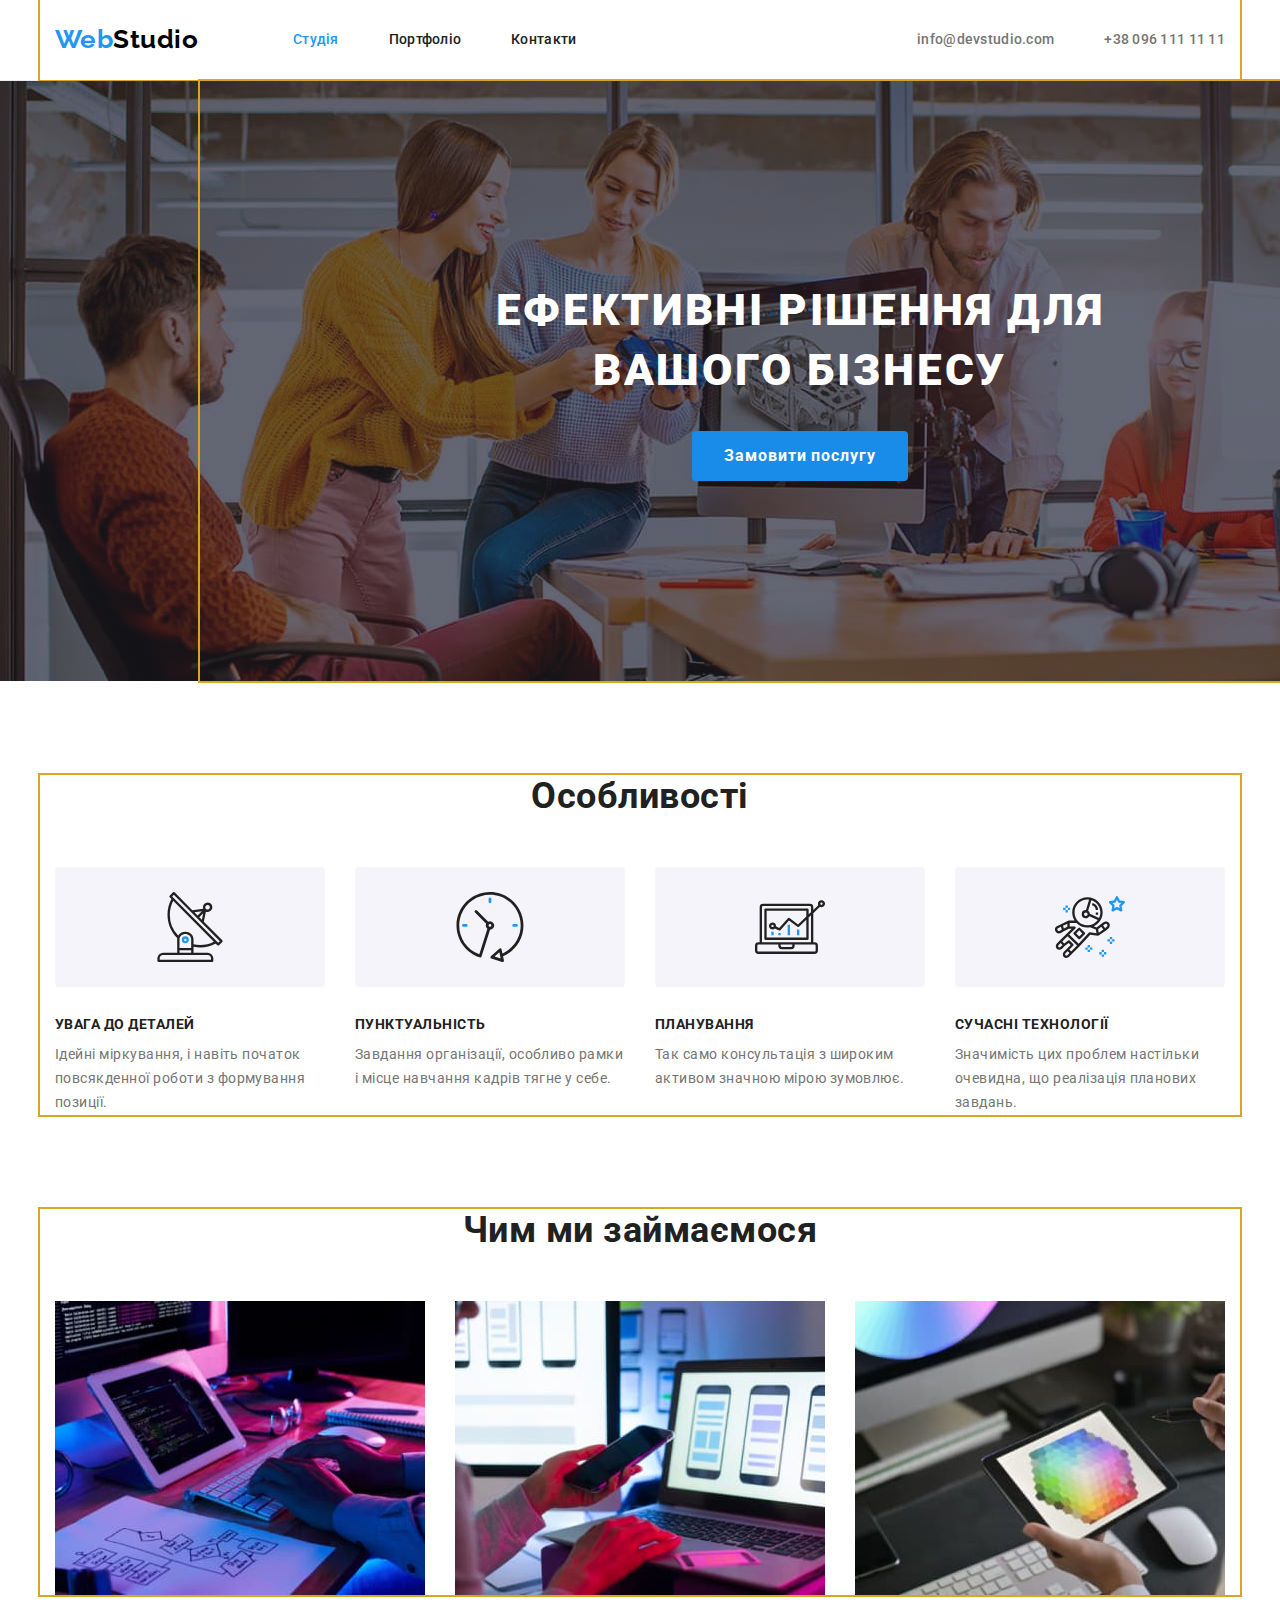
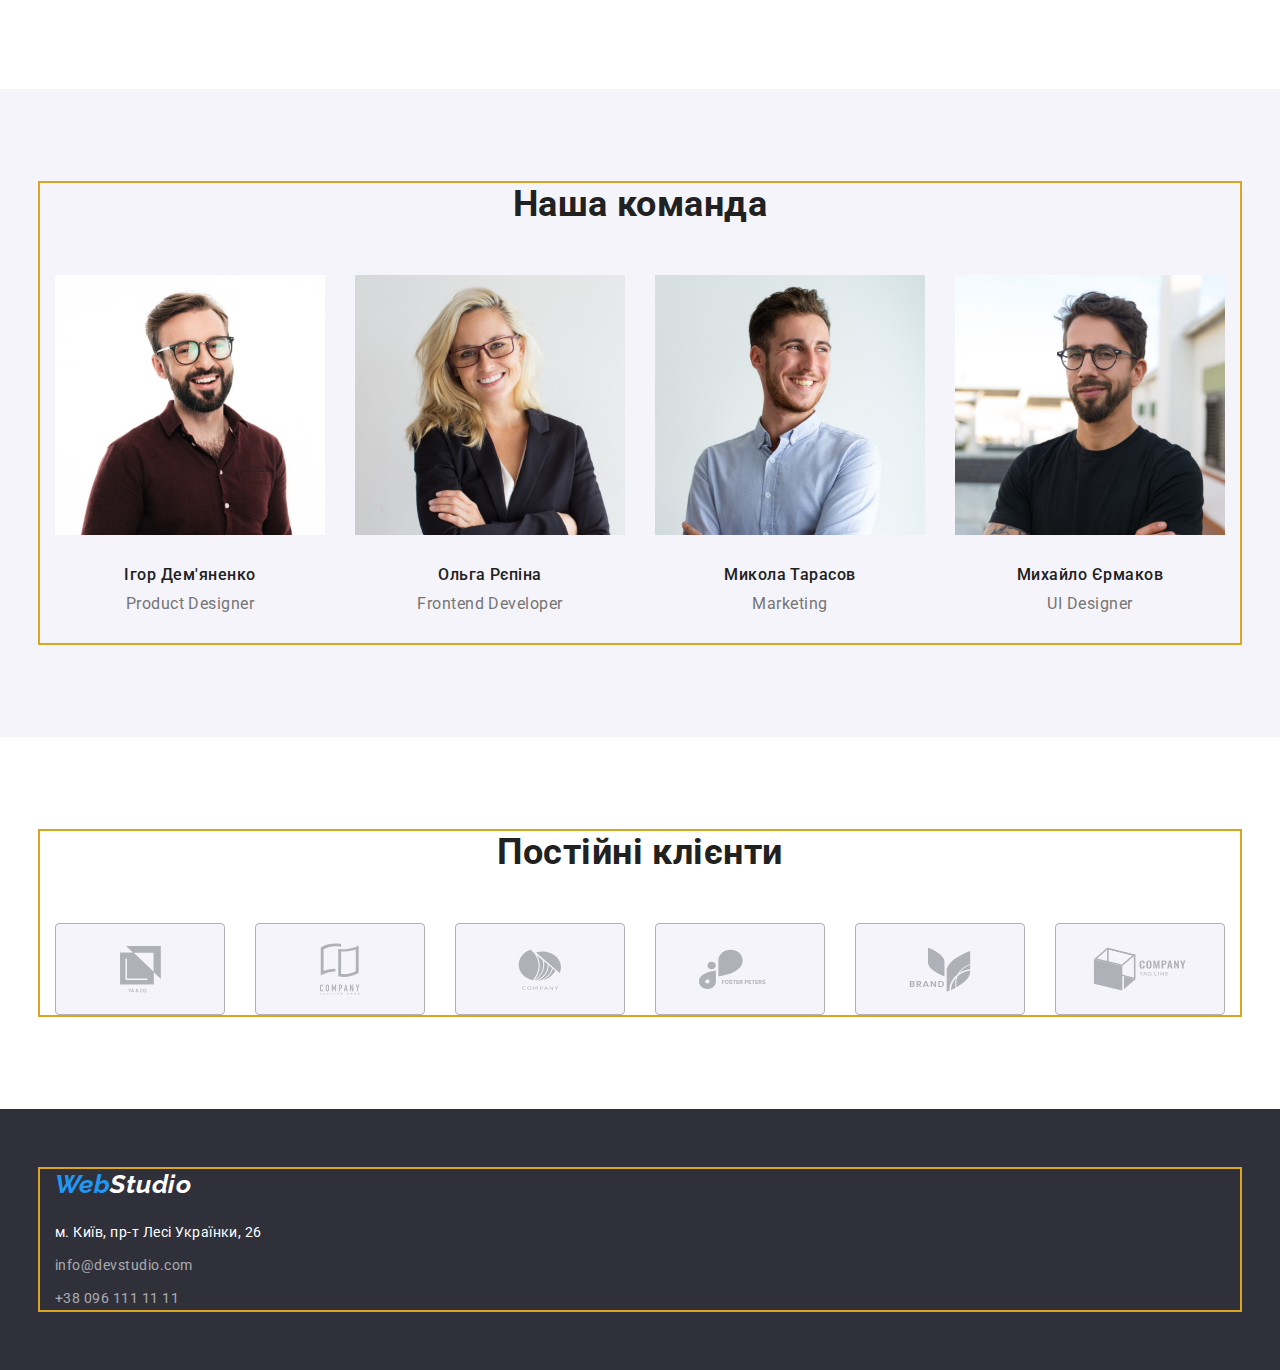
==== index.html @ 5246b81c "clients svg hover" ====
<!DOCTYPE html>
<html lang="uk">
  <head>
    <meta charset="UTF-8" />
    <meta http-equiv="X-UA-Compatible" content="IE=edge" />
    <meta name="viewport" content="width=device-width, initial-scale=1.0" />
    <title>WebStudio</title>
    <link
      href="https://fonts.googleapis.com/css2?family=Raleway:wght@700&family=Roboto:wght@400;500;700;900&display=swap"
      rel="stylesheet"
    />
    <link
      href="https://cdnjs.cloudflare.com/ajax/libs/modern-normalize/1.1.0/modern-normalize.min.css"
      rel="stylesheet"
    />
    <link rel="stylesheet" href="./css/styles.css" />
  </head>
  <body>
    <div class="wraper">
      <header class="page-header">
        <!--site logo-->
        <div class="container main-nav">
          <div class="logo">
            <a href="./index.html" class="logo-link links"
              >Web<span class="logo-header">Studio</span></a
            >
          </div>
          <!--menu navigation-->
          <nav>
            <ul class="site-nav list">
              <li class="item-nav">
                <a href="./index.html" class="link current">Студія</a>
              </li>
              <li class="item-nav">
                <a href="./portfolio.html" class="link">Портфоліо</a>
              </li>
              <li class="item-nav">
                <a href="" class="link links">Контакти</a>
              </li>
            </ul>
          </nav>
          <!--contacts-->
          <ul class="contact list">
            <li class="contact-item">
              <a href="mailto:info@devstudio.com">info@devstudio.com</a>
            </li>
            <li class="contact-item">
              <a href="tel:+380961111111">+38 096 111 11 11</a>
            </li>
          </ul>
        </div>
      </header>
      <main class="main-page">
        <!--Hero-->

        <section class="section-hero overlay">
          <div class="container hero">
            <h1>
              Ефективні рішення для <br />
              вашого бізнесу
            </h1>
            <div class="main-btn">
              <button type="button" class="btn-hero">Замовити послугу</button>
            </div>
          </div>
        </section>

        <!--features-->
        <section class="section">
          <div class="container">
            <h2 class="section-title">Особливості</h2>
            <ul class="features-list list">
              <li class="item">
                <div class="icon">
                  <svg width="70" height="70">
                    <use href="./images/icons.svg#antenna"></use>
                  </svg>
                </div>
                <h3 class="title">УВАГА ДО ДЕТАЛЕЙ</h3>
                <p class="text">
                  Ідейні міркування, і навіть початок повсякденної роботи з
                  формування позиції.
                </p>
              </li>
              <li class="item">
                <div class="icon">
                  <svg width="70" height="70">
                    <use href="./images/icons.svg#clock"></use>
                  </svg>
                </div>
                <h3 class="title">ПУНКТУАЛЬНІСТЬ</h3>
                <p class="text">
                  Завдання організації, особливо рамки і місце навчання кадрів
                  тягне у себе.
                </p>
              </li>
              <li class="item">
                <div class="icon">
                  <svg width="70" height="70">
                    <use href="./images/icons.svg#diagram"></use>
                  </svg>
                </div>
                <h3 class="title">ПЛАНУВАННЯ</h3>
                <p class="text">
                  Так само консультація з широким активом значною мірою
                  зумовлює.
                </p>
              </li>
              <li class="item icon-astronaut">
                <div class="icon">
                  <svg width="70" height="70">
                    <use href="./images/icons.svg#astronaut"></use>
                  </svg>
                </div>
                <h3 class="title">СУЧАСНІ ТЕХНОЛОГІЇ</h3>
                <p class="text">
                  Значимість цих проблем настільки очевидна, що реалізація
                  планових завдань.
                </p>
              </li>
            </ul>
          </div>
        </section>
        <!--what we do-->
        <section class="section do">
          <div class="container">
            <h2 class="section-title">Чим ми займаємося</h2>

            <ul class="list-do list">
              <li class="item">
                <img
                  src="./images/code-development.jpg"
                  alt="a person on a computer is engaged in code development"
                  width="370"
                />
              </li>
              <li class="item">
                <img
                  src="./images/application-for-mobile.jpg"
                  alt="a person doing mobile optimization"
                  width="370"
                />
              </li>
              <li class="item">
                <img
                  src="./images/engaged-in-graphics.jpg"
                  alt="a person is engaged in graphics on a tablet"
                  width="370"
                />
              </li>
            </ul>
          </div>
        </section>
        <!--our team-->
        <section class="section team">
          <div class="container">
            <h2 class="section-title">Наша команда</h2>
            <ul class="team-list list">
              <li class="item">
                <img src="./images/igor.jpg" alt="Igor photo" width="270" />
                <h3 class="title">Ігор Дем'яненко</h3>
                <p class="text">Product Designer</p>
              </li>
              <li class="item">
                <img src="./images/olga.jpg" alt="Olga photo" width="270" />
                <h3 class="title">Ольга Рєпіна</h3>
                <p class="text">Frontend Developer</p>
              </li>
              <li class="item">
                <img src="./images/mykola.jpg" alt="Mykola photo" width="270" />
                <h3 class="title">Микола Тарасов</h3>
                <p class="text">Marketing</p>
              </li>
              <li class="item">
                <img
                  src="./images/myhailo.jpg"
                  alt="Myhailo photo"
                  width="270"
                />
                <h3 class="title">Михайло Єрмаков</h3>
                <p class="text">UI Designer</p>
              </li>
            </ul>
          </div>
        </section>
        <!--clients-->
        <section class="section">
          <div class="container">
            <h2 class="section-title">Постійні клієнти</h2>
            <ul class="clients-list list">
              <li class="item-clients">
                <a href="" class="clients-link">
                  <div class="icon">
                    <svg width="41" height="46.7">
                      <use href="./images/icons.svg#logo-1"></use>
                    </svg>
                  </div>
                </a>
              </li>
              <li class="item-clients">
                <a href="" class="clients-link">
                  <div class="icon">
                    <svg width="40" height="52">
                      <use href="./images/icons.svg#logo-2"></use>
                    </svg>
                  </div>
                </a>
              </li>
              <li class="item-clients">
                <a href="" class="clients-link">
                  <div class="icon">
                    <svg width="43.46" height="41.18">
                      <use href="./images/icons.svg#logo-3"></use>
                    </svg>
                  </div>
                </a>
              </li>
              <li class="item-clients">
                <a href="" class="clients-link">
                  <div class="icon">
                    <svg width="84.44" height="40.62">
                      <use href="./images/icons.svg#logo-4"></use>
                    </svg>
                  </div>
                </a>
              </li>
              <li class="item-clients">
                <a href="" class="clients-link">
                  <div class="icon">
                    <svg width="62.54" height="45.43">
                      <use href="./images/icons.svg#logo-5"></use>
                    </svg>
                  </div>
                </a>
              </li>
              <li class="item-clients">
                <a href="" class="clients-link">
                  <div class="icon">
                    <svg width="93.79" height="43.93">
                      <use href="./images/icons.svg#logo-6"></use>
                    </svg>
                  </div>
                </a>
              </li>
            </ul>
          </div>
        </section>
      </main>
      <footer class="page-footer">
        <div class="container footer">
          <address class="adress-footer">
            <div class="footer-item-logo">
              <a href="./index.html" class="logo-link"
                >Web<span class="logo-footer">Studio</span></a
              >
            </div>
            <ul class="adress-list list">
              <li class="item">
                <a
                  target="_blank"
                  href="https://www.google.com/maps/place/%D0%B1%D1%83%D0%BB.+%D0%9B%D0%B5%D1%81%D0%B8+%D0%A3%D0%BA%D1%80%D0%B0%D0%B8%D0%BD%D0%BA%D0%B8,+26,+%D0%9A%D0%B8%D0%B5%D0%B2,+02000/@50.4265807,30.5361971,17z/data=!3m1!4b1!4m5!3m4!1s0x40d4cf0e033ecbe9:0x57a4dffefec77da0!8m2!3d50.4265807!4d30.5383858"
                  class="adress-link"
                >
                  м. Київ, пр-т Лесі Українки, 26
                </a>
              </li>
              <li class="item">
                <a href="mailto:info@devstudio.com" class="adress-contact"
                  >info@devstudio.com</a
                >
              </li>
              <li class="item">
                <a href="tel:+380961111111" class="adress-contact"
                  >+38 096 111 11 11</a
                >
              </li>
            </ul>
          </address>
        </div>
      </footer>
    </div>
  </body>
</html>
---- css/styles.css ----
/* белый #FFFFFF*/
/* акцент #2196F3*/
/*черный hero&fotter #2F303A*/
/*титулы черный #212121*/
/*черный логотип #000000*/
/* серый текст #757575 */
/* вторичный белый #F5F5F5 */
/* оттенок белого команда #F5F4FA */
/* цвет контактов футер белый rgba(255, 255, 255, 0.6) */
/* active button color  #188CE8*/
:root {
  --title-text-color: #212121;
  --text-color: #757575;
  --accent-color: #2196f3;
  --footer-contact-color: rgba(255, 255, 255, 0.6);
  --primary-white-color: #ffffff;
  --secondary-white-color: #f5f4fa;
  --primary-black-color: #000000;
  --secondary-black-color: #2f303a;
  --btn-hero-color: #188ce8;
  --card-border-color: #eeeeee;
  --header-border-color: #ececec;
}

body {
  height: 100%;
  background-color: var(--primary-white-color);
  color: var(--text-color);
  font-family: Roboto, sans-serif;
  letter-spacing: 0.03em;
}

.wraper {
  min-height: 100%;
  display: flex;
  flex-direction: column;
}

.list {
  list-style: none;
  padding: 0;
  margin: 0;
}

.page-main {
  flex: 1 1 auto;
}

.container {
  margin-left: auto;
  margin-right: auto;
  width: 1200px;
  padding-left: 15px;
  padding-right: 15px;

  outline: 2px solid goldenrod;
}

/* header */

.page-header {
  border-bottom: 1px solid var(--header-border-color);
}

/* logo */

.logo {
  width: 145px;
  padding-top: 24px;
  padding-bottom: 25px;
  border: 0;
}

.logo-link {
  color: var(--accent-color);

  font-family: Raleway, serif;
  font-weight: 700;
  font-size: 26px;
  line-height: 1.2;

  text-decoration: none;
}

.logo-header {
  color: var(--primary-black-color);

  font-family: Raleway, serif;
  font-weight: 700;
  font-size: 26px;
  line-height: 1.2;

  text-decoration: none;
}

.logo-footer {
  color: var(--primary-white-color);

  font-family: Raleway, serif;
  font-weight: 700;
  font-size: 26px;
  line-height: 1.2;

  text-decoration: none;
}

/* site nav */

.container.main-nav {
  display: flex;
  align-items: center;
}

.site-nav {
  display: flex;
  margin-left: 93px;
}

.site-nav .item-nav:not(:last-child) {
  margin-right: 50px;
}

.site-nav .link {
  display: block;

  color: var(--title-text-color);
  font-weight: 500;
  font-size: 14px;
  line-height: 1.14;
  letter-spacing: 0.02em;
  text-decoration: none;
}

.site-nav .link:hover,
.site-nav .link:focus {
  color: var(--accent-color);
}

.site-nav .link.current {
  color: var(--accent-color);
}

/* contacts */
.contact {
  display: flex;
  margin-left: auto;
}

.contact .contact-item:not(:last-child) {
  margin-right: 50px;
}

.contact a {
  display: block;

  color: var(--text-color);
  font-weight: 500;
  font-size: 14px;
  line-height: 1.14;
  letter-spacing: 0.02em;
  text-decoration: none;
}

.contact a:hover,
.contact a:focus {
  color: var(--accent-color);
}

/* section */

.section {
  padding-top: 94px;
  padding-bottom: 94px;
}

.section-title {
  margin-top: 0;
  margin-bottom: 50px;
  color: var(--title-text-color);
  font-weight: 700;
  font-size: 36px;
  line-height: 1.17;
  text-align: center;
}

/* Hero */

.section-hero {
  background-color: var(--secondary-black-color);
  text-align: center;
  
}

.hero {
  height: 600px;
}

.overlay {
  width: 1600px;
  height: 600px;
  margin-left: auto;
  margin-right: auto;
  background-image: linear-gradient(
    to right,
    rgba(47, 48, 58, 0.4),
    rgba(47, 48, 58, 0.4)
    ),
    url(../images/background-hero.jpg);
  background-repeat: no-repeat;
  background-size: contain;
  background-position: center;
}

.section-hero h1 {
  padding-top: 200px;
  margin-top: 0;
  margin-bottom: 30px;
  color: var(--primary-white-color);

  font-weight: 900;
  font-size: 44px;
  line-height: 1.36;

  text-align: center;
  letter-spacing: 0.06em;
  text-transform: uppercase;
}

/* buttons */

.btn-list {
  display: flex;
  margin-top: 0px;
  margin-bottom: 50px;
  align-items: center;
  justify-content: center;
}

.btn-list .item:not(:last-child) {
  margin-right: 8px;
}

.btn {
  cursor: pointer;
  border-radius: 4px;
  border: 0;
  padding: 6px 22px;

  background-color: var(--secondary-white-color);
  color: var(--title-text-color);

  font-family: inherit;
  font-weight: 500;
  font-size: 16px;
  line-height: 1.62;
  text-align: center;
  letter-spacing: 0.03em;
}

.btn:hover,
.btn:focus {
  background-color: var(--accent-color);
  color: var(--primary-white-color);
}

.main-btn {
  display: flex;
  justify-content: center;
}

.btn-hero {
  display: inline-flex;
  cursor: pointer;
  border-radius: 4px;
  border: 0;
  padding: 10px 32px;

  background-color: var(--btn-hero-color);
  color: var(--primary-white-color);

  font-family: inherit;
  font-weight: 700;
  font-size: 16px;
  line-height: 1.88;
  letter-spacing: 0.06em;

  align-items: center;
  text-align: center;
}

.btn-hero:hover,
.btn-hero:focus {
  background-color: var(--btn-hero-color);
  color: var(--primary-white-color);
}

/* features */

.features-list {
  display: flex;
  align-items: baseline;
}

.icon {
  display: inline-flex;
  width: 270px;
  height: 120px;
  padding: 0;
  margin-top: 0;
  margin-bottom: 30px;
  background-repeat: no-repeat;
  background-position: center;
  align-items: center;
  justify-content: center;

  background-color: var(--secondary-white-color);
  border-radius: 4px;
}

.features-list .item:not(:last-child) {
  margin-right: 30px;
}

.features-list .item {
  width: 270px;
}

.title {
  margin-top: 0;
  margin-bottom: 10px;

  color: var(--title-text-color);
}

.features-list .title {
  font-weight: 700;
  font-size: 14px;
  line-height: 1.14;
  text-transform: uppercase;
}

.features-list .text {
  margin: 0;
  font-size: 14px;
  line-height: 1.71;
}

/* what we do */

.do {
  padding-top: 0;
}

.list-do {
  display: flex;
  align-items: center;
}

.list-do .item:not(:last-child) {
  margin-right: 30px;
}
/* Our team */

.team {
  background-color: var(--secondary-white-color);
}

.team-list {
  display: flex;
  align-items: center;
  width: 270px;
  text-align: center;
}

.item img {
  display: block;
}

.team-list .item:not(:last-child) {
  margin-right: 30px;
}

.team-list .title {
  margin-top: 30px;
  margin-bottom: 10px;

  color: var(--title-text-color);
  font-weight: 500;
  font-size: 16px;
  line-height: 1.19;
}

.team-list .text {
  margin-top: 0;
  margin-bottom: 30px;
  font-size: 16px;
  line-height: 1.19;
}

/* clients */

.clients-list {
  display: flex;
  align-items: center;
}

.item-clients .icon {
  display: inline-flex;
  width: 170px;
  height: 92px;
  padding: 0;
  margin-top: 0;
  margin-bottom: 0;

 
  background-repeat: no-repeat;
  background-position: center;
  align-items: center;
  justify-content: center;

  fill: #afb1b8;
  background-color: var(--secondary-white-color);
  border: 1px solid #AFB1B8;
  border-radius: 4px;
}

.item-clients:not(:last-child) {
  margin-right: 30px;
}

.clients-link .icon:hover,
.clients-link .icon:focus {
  fill: var(--accent-color);
  border: 1px solid var(--accent-color);
}

/* footer */

.page-footer {
  background-color: var(--secondary-black-color);
  padding-top: 60px;
  padding-bottom: 60px;
}

.container.footer {
  display: flex;
  justify-content: flex-start;
}

.adress-footer .footer-item-logo {
  display: flex;
  padding-top: 0px;
  margin-bottom: 20px;
}

.adress-list .item {
  margin-top: 0;
}

.adress-list .item:not(:last-child) {
  margin-bottom: 9px;
}

.adress-link {
  color: var(--primary-white-color);
}

.adress-contact {
  color: var(--footer-contact-color);
}

.adress-list a:hover,
.adress-list a:focus {
  color: var(--accent-color);
}

.adress-list a {
  font-style: normal;
  font-weight: 400;
  font-size: 14px;
  line-height: 1.71;

  text-decoration: none;
}

/* portfolio */

.portfolio-list {
  display: flex;
  flex-wrap: wrap;
}

.portfolio-list .item {
  width: calc((100% - 30 * 2) / 3);
  margin-right: 30px;
  margin-bottom: 30px;
}

.item .card {
  border: 1px solid var(--card-border-color);
}

.portfolio-list .item:nth-child(3n) {
  margin-right: 0px;
}

.portfolio-list .item:nth-last-child(-n + 3) {
  margin-bottom: 0px;
}

.portfolio-link .portfolio-title {
  margin-top: 20px;
  margin-bottom: 4px;

  color: var(--title-text-color);
  font-weight: 700;
  font-size: 18px;
  line-height: 2;
  letter-spacing: 0.06em;
}

.portfolio-link .portfolio-text {
  margin-top: 0;
  margin-bottom: 20px;

  color: var(--text-color);
  font-size: 16px;
  line-height: 1.88;
}

.portfolio-list .portfolio-link:hover,
.portfolio-list .portfolio-link:focus {
  color: var(--accent-color);
}

.portfolio-link {
  text-decoration: none;
}
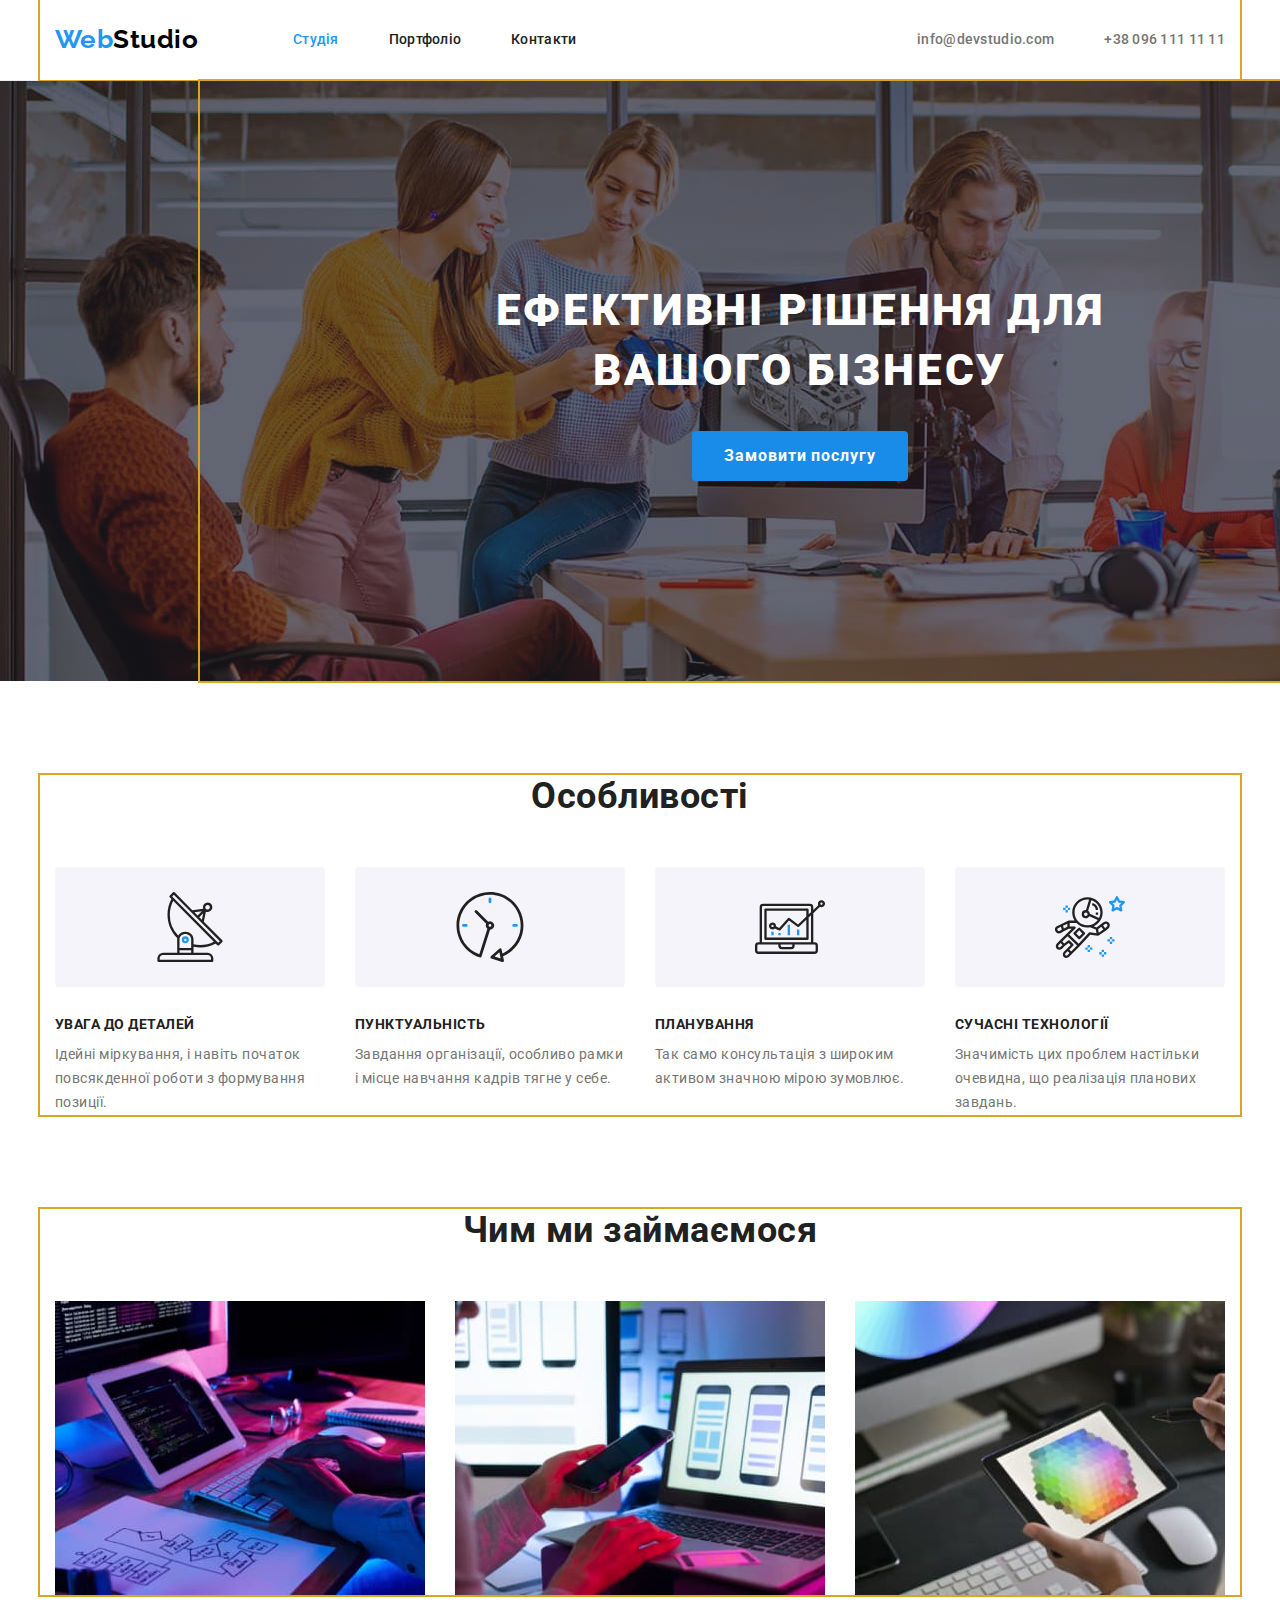
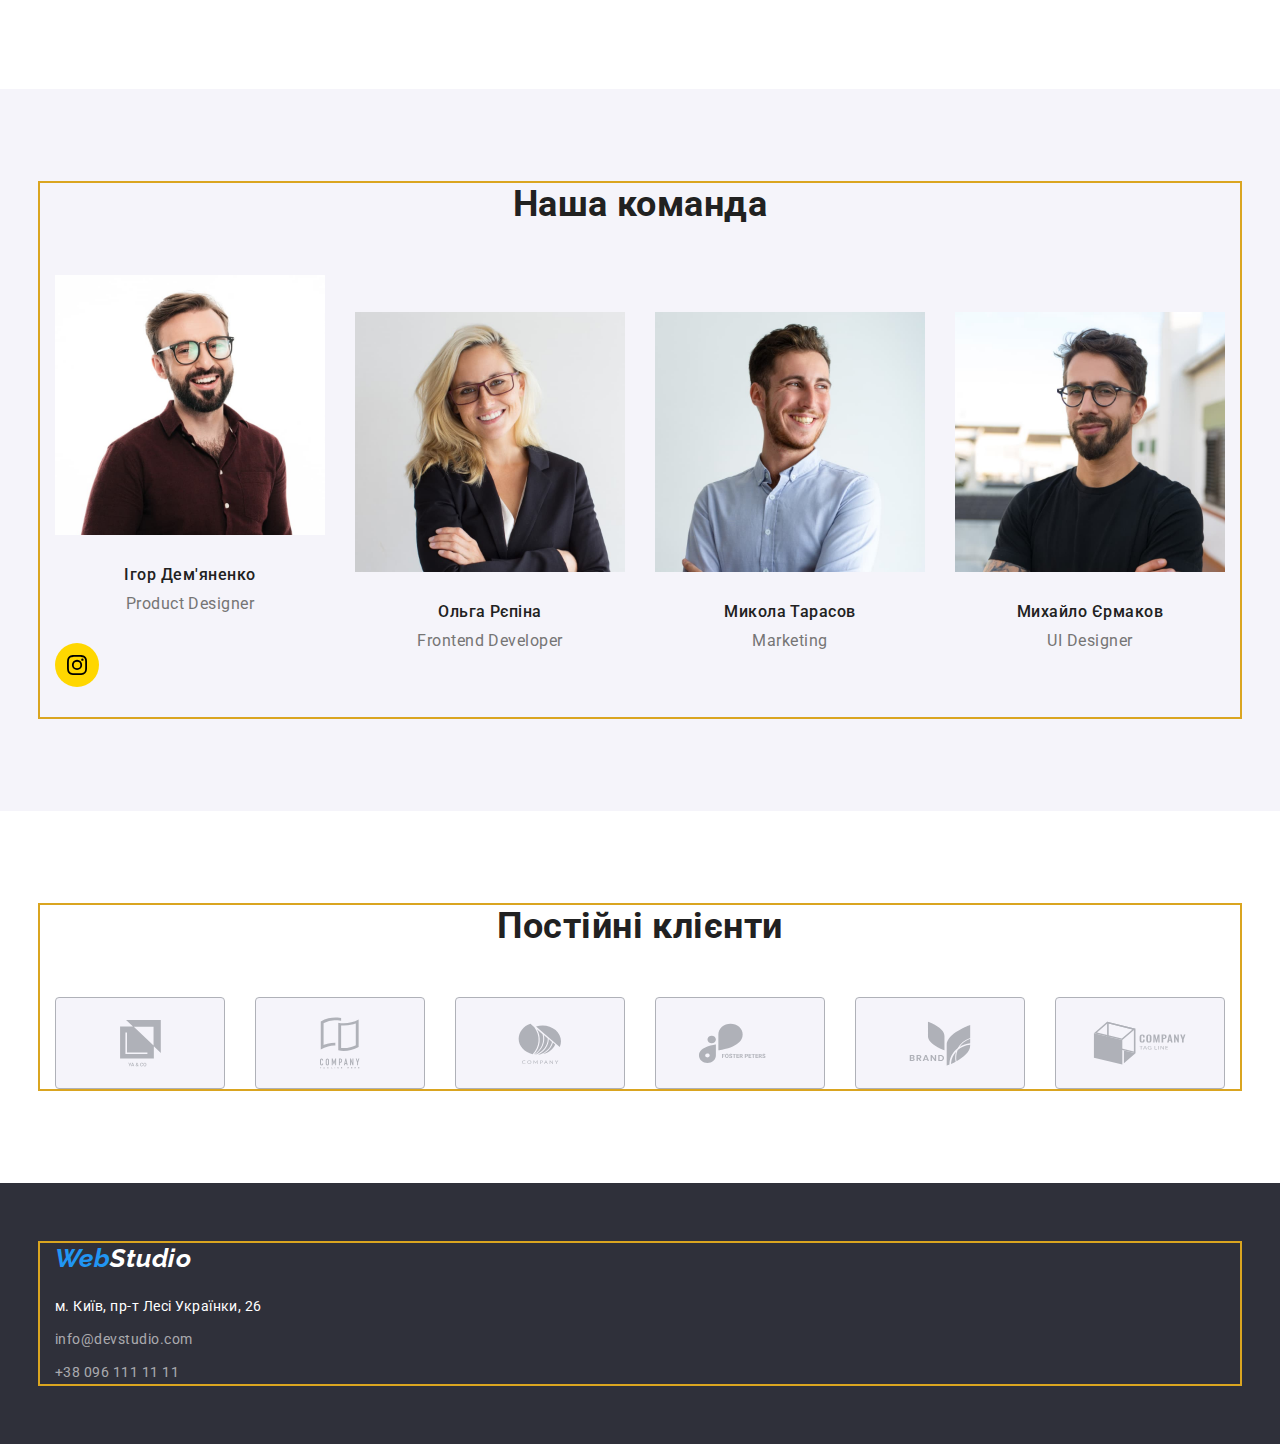
==== commit 6c4e1668: "socials" ====
--- a/index.html
+++ b/index.html
@@ -71,7 +71,7 @@
             <h2 class="section-title">Особливості</h2>
             <ul class="features-list list">
               <li class="item">
-                <div class="icon">
+                <div class="icon-features">
                   <svg width="70" height="70">
                     <use href="./images/icons.svg#antenna"></use>
                   </svg>
@@ -83,7 +83,7 @@
                 </p>
               </li>
               <li class="item">
-                <div class="icon">
+                <div class="icon-features">
                   <svg width="70" height="70">
                     <use href="./images/icons.svg#clock"></use>
                   </svg>
@@ -95,7 +95,7 @@
                 </p>
               </li>
               <li class="item">
-                <div class="icon">
+                <div class="icon-features">
                   <svg width="70" height="70">
                     <use href="./images/icons.svg#diagram"></use>
                   </svg>
@@ -107,7 +107,7 @@
                 </p>
               </li>
               <li class="item icon-astronaut">
-                <div class="icon">
+                <div class="icon-features">
                   <svg width="70" height="70">
                     <use href="./images/icons.svg#astronaut"></use>
                   </svg>
@@ -160,7 +160,19 @@
                 <img src="./images/igor.jpg" alt="Igor photo" width="270" />
                 <h3 class="title">Ігор Дем'яненко</h3>
                 <p class="text">Product Designer</p>
-              </li>
+                <div class="social">
+                  <ul class="social-list list">
+                    <li class="item">
+                      <a href="" class="social-link">
+                        <svg class="social=icon" width="20" height="20">
+                          <use href="./images/icons.svg#instagram"></use>
+                        </svg>
+                      </a>
+                    </li>
+                  </ul>
+                </div>
+              </li>
+
               <li class="item">
                 <img src="./images/olga.jpg" alt="Olga photo" width="270" />
                 <h3 class="title">Ольга Рєпіна</h3>
--- a/css/styles.css
+++ b/css/styles.css
@@ -301,7 +301,7 @@
   align-items: baseline;
 }
 
-.icon {
+.icon-features {
   display: inline-flex;
   width: 270px;
   height: 120px;
@@ -359,6 +359,7 @@
 .list-do .item:not(:last-child) {
   margin-right: 30px;
 }
+
 /* Our team */
 
 .team {
@@ -370,6 +371,8 @@
   align-items: center;
   width: 270px;
   text-align: center;
+
+  border-radius: 0px 0px 4px 4px;
 }
 
 .item img {
@@ -395,6 +398,37 @@
   margin-bottom: 30px;
   font-size: 16px;
   line-height: 1.19;
+}
+
+/* social */
+
+.social-list {
+  display: flex;
+  align-items: center;
+  margin-bottom: 30px;
+}
+
+ .social-link {
+  display: inline-flex;
+  width: 44px;
+  height: 44px;
+  padding: 0;
+  margin: 0;
+
+  background-repeat: no-repeat;
+  background-position: center;
+  justify-content: center;
+  border-radius: 50%;
+  background-color: gold;
+  align-items: center;
+}
+
+.social-icon {
+  fill: #afb1b8;
+}
+
+.social-list .item:not(:last-child) {
+  margin-right: 10px;
 }
 
 /* clients */
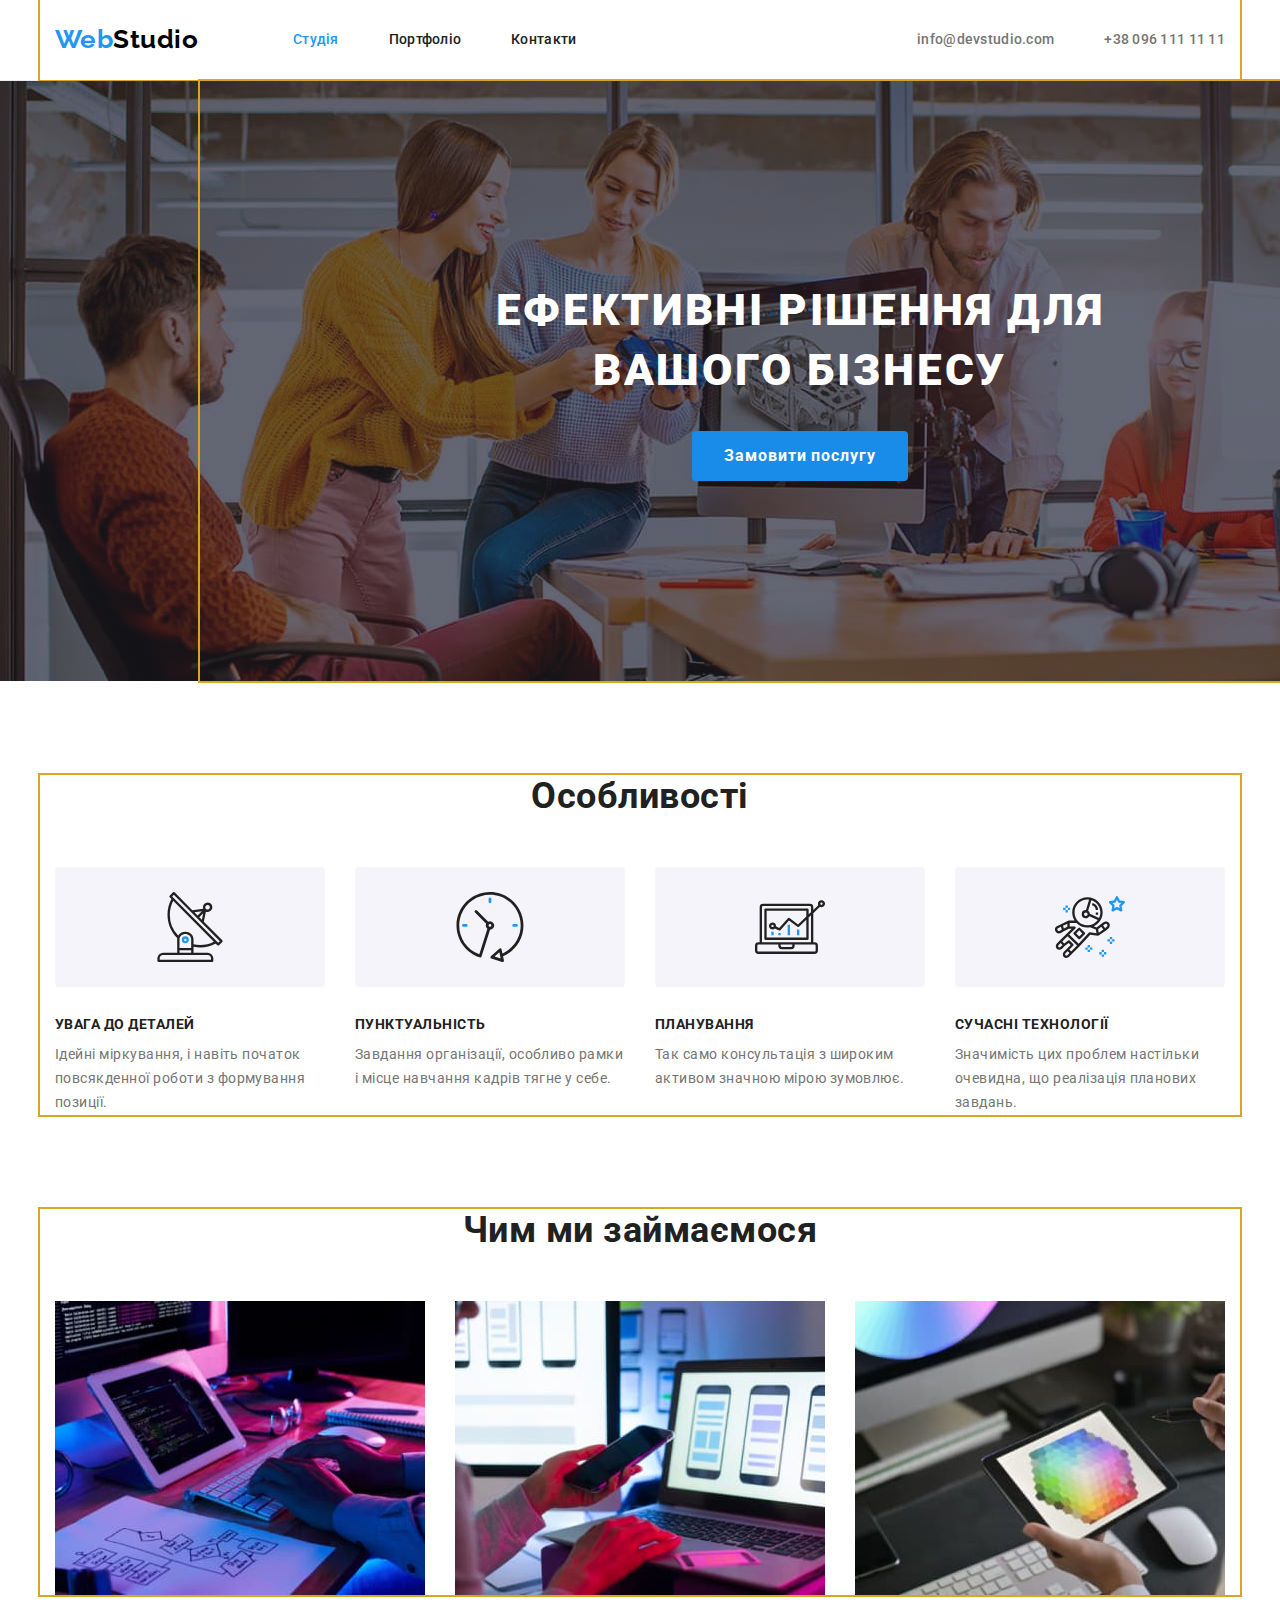
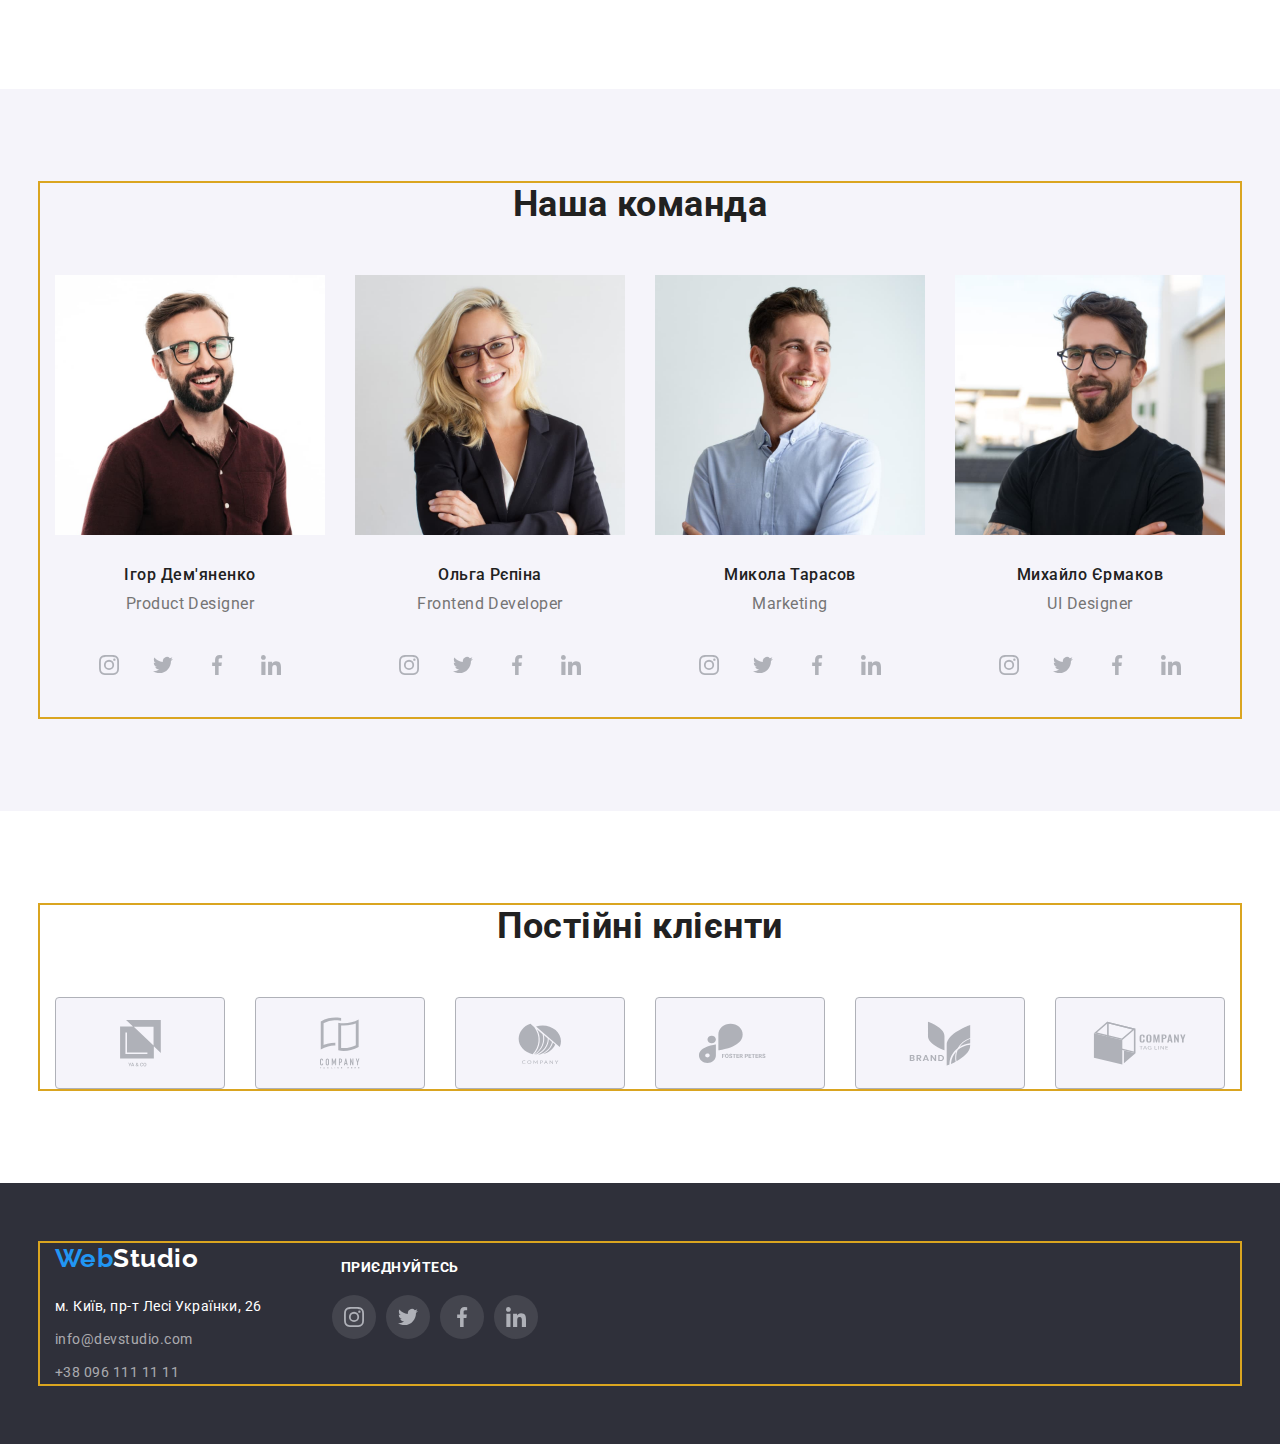
==== commit f8208f2b: "footer links" ====
--- a/index.html
+++ b/index.html
@@ -169,6 +169,27 @@
                         </svg>
                       </a>
                     </li>
+                    <li class="item">
+                      <a href="" class="social-link">
+                        <svg class="social=icon" width="20" height="20">
+                          <use href="./images/icons.svg#twitter"></use>
+                        </svg>
+                      </a>
+                    </li>
+                    <li class="item">
+                      <a href="" class="social-link">
+                        <svg class="social=icon" width="20" height="20">
+                          <use href="./images/icons.svg#facebook"></use>
+                        </svg>
+                      </a>
+                    </li>
+                    <li class="item">
+                      <a href="" class="social-link">
+                        <svg class="social=icon" width="20" height="20">
+                          <use href="./images/icons.svg#linkedin"></use>
+                        </svg>
+                      </a>
+                    </li>
                   </ul>
                 </div>
               </li>
@@ -177,11 +198,75 @@
                 <img src="./images/olga.jpg" alt="Olga photo" width="270" />
                 <h3 class="title">Ольга Рєпіна</h3>
                 <p class="text">Frontend Developer</p>
+                <div class="social">
+                  <ul class="social-list list">
+                    <li class="item">
+                      <a href="" class="social-link">
+                        <svg class="social=icon" width="20" height="20">
+                          <use href="./images/icons.svg#instagram"></use>
+                        </svg>
+                      </a>
+                    </li>
+                    <li class="item">
+                      <a href="" class="social-link">
+                        <svg class="social=icon" width="20" height="20">
+                          <use href="./images/icons.svg#twitter"></use>
+                        </svg>
+                      </a>
+                    </li>
+                    <li class="item">
+                      <a href="" class="social-link">
+                        <svg class="social=icon" width="20" height="20">
+                          <use href="./images/icons.svg#facebook"></use>
+                        </svg>
+                      </a>
+                    </li>
+                    <li class="item">
+                      <a href="" class="social-link">
+                        <svg class="social=icon" width="20" height="20">
+                          <use href="./images/icons.svg#linkedin"></use>
+                        </svg>
+                      </a>
+                    </li>
+                  </ul>
+                </div>
               </li>
               <li class="item">
                 <img src="./images/mykola.jpg" alt="Mykola photo" width="270" />
                 <h3 class="title">Микола Тарасов</h3>
                 <p class="text">Marketing</p>
+                <div class="social">
+                  <ul class="social-list list">
+                    <li class="item">
+                      <a href="" class="social-link">
+                        <svg class="social=icon" width="20" height="20">
+                          <use href="./images/icons.svg#instagram"></use>
+                        </svg>
+                      </a>
+                    </li>
+                    <li class="item">
+                      <a href="" class="social-link">
+                        <svg class="social=icon" width="20" height="20">
+                          <use href="./images/icons.svg#twitter"></use>
+                        </svg>
+                      </a>
+                    </li>
+                    <li class="item">
+                      <a href="" class="social-link">
+                        <svg class="social=icon" width="20" height="20">
+                          <use href="./images/icons.svg#facebook"></use>
+                        </svg>
+                      </a>
+                    </li>
+                    <li class="item">
+                      <a href="" class="social-link">
+                        <svg class="social=icon" width="20" height="20">
+                          <use href="./images/icons.svg#linkedin"></use>
+                        </svg>
+                      </a>
+                    </li>
+                  </ul>
+                </div>
               </li>
               <li class="item">
                 <img
@@ -191,6 +276,38 @@
                 />
                 <h3 class="title">Михайло Єрмаков</h3>
                 <p class="text">UI Designer</p>
+                <div class="social">
+                  <ul class="social-list list">
+                    <li class="item">
+                      <a href="" class="social-link">
+                        <svg class="social=icon" width="20" height="20">
+                          <use href="./images/icons.svg#instagram"></use>
+                        </svg>
+                      </a>
+                    </li>
+                    <li class="item">
+                      <a href="" class="social-link">
+                        <svg class="social=icon" width="20" height="20">
+                          <use href="./images/icons.svg#twitter"></use>
+                        </svg>
+                      </a>
+                    </li>
+                    <li class="item">
+                      <a href="" class="social-link">
+                        <svg class="social=icon" width="20" height="20">
+                          <use href="./images/icons.svg#facebook"></use>
+                        </svg>
+                      </a>
+                    </li>
+                    <li class="item">
+                      <a href="" class="social-link">
+                        <svg class="social=icon" width="20" height="20">
+                          <use href="./images/icons.svg#linkedin"></use>
+                        </svg>
+                      </a>
+                    </li>
+                  </ul>
+                </div>
               </li>
             </ul>
           </div>
@@ -260,34 +377,73 @@
       </main>
       <footer class="page-footer">
         <div class="container footer">
-          <address class="adress-footer">
+          <!--main block-->
+          <div class="main-footer">
             <div class="footer-item-logo">
               <a href="./index.html" class="logo-link"
                 >Web<span class="logo-footer">Studio</span></a
               >
             </div>
-            <ul class="adress-list list">
-              <li class="item">
-                <a
-                  target="_blank"
-                  href="https://www.google.com/maps/place/%D0%B1%D1%83%D0%BB.+%D0%9B%D0%B5%D1%81%D0%B8+%D0%A3%D0%BA%D1%80%D0%B0%D0%B8%D0%BD%D0%BA%D0%B8,+26,+%D0%9A%D0%B8%D0%B5%D0%B2,+02000/@50.4265807,30.5361971,17z/data=!3m1!4b1!4m5!3m4!1s0x40d4cf0e033ecbe9:0x57a4dffefec77da0!8m2!3d50.4265807!4d30.5383858"
-                  class="adress-link"
-                >
-                  м. Київ, пр-т Лесі Українки, 26
-                </a>
-              </li>
-              <li class="item">
-                <a href="mailto:info@devstudio.com" class="adress-contact"
-                  >info@devstudio.com</a
-                >
-              </li>
-              <li class="item">
-                <a href="tel:+380961111111" class="adress-contact"
-                  >+38 096 111 11 11</a
-                >
-              </li>
-            </ul>
-          </address>
+            <address class="adress-footer">
+              <ul class="adress-list list">
+                <li class="item">
+                  <a
+                    target="_blank"
+                    href="https://www.google.com/maps/place/%D0%B1%D1%83%D0%BB.+%D0%9B%D0%B5%D1%81%D0%B8+%D0%A3%D0%BA%D1%80%D0%B0%D0%B8%D0%BD%D0%BA%D0%B8,+26,+%D0%9A%D0%B8%D0%B5%D0%B2,+02000/@50.4265807,30.5361971,17z/data=!3m1!4b1!4m5!3m4!1s0x40d4cf0e033ecbe9:0x57a4dffefec77da0!8m2!3d50.4265807!4d30.5383858"
+                    class="adress-link"
+                  >
+                    м. Київ, пр-т Лесі Українки, 26
+                  </a>
+                </li>
+                <li class="item">
+                  <a href="mailto:info@devstudio.com" class="adress-contact"
+                    >info@devstudio.com</a
+                  >
+                </li>
+                <li class="item">
+                  <a href="tel:+380961111111" class="adress-contact"
+                    >+38 096 111 11 11</a
+                  >
+                </li>
+              </ul>
+            </address>
+          </div>
+          <!--Join-->
+          <div class="join">
+            <h2>приєднуйтесь</h2>
+            <div class="social">
+              <ul class="social-list list">
+                <li class="item footer-join-marg">
+                  <a href="" class="social-link bg-join">
+                    <svg class="social=icon" width="20" height="20">
+                      <use href="./images/icons.svg#instagram"></use>
+                    </svg>
+                  </a>
+                </li>
+                <li class="item">
+                  <a href="" class="social-link bg-join">
+                    <svg class="social=icon" width="20" height="20">
+                      <use href="./images/icons.svg#twitter"></use>
+                    </svg>
+                  </a>
+                </li>
+                <li class="item">
+                  <a href="" class="social-link bg-join">
+                    <svg class="social=icon" width="20" height="20">
+                      <use href="./images/icons.svg#facebook"></use>
+                    </svg>
+                  </a>
+                </li>
+                <li class="item">
+                  <a href="" class="social-link bg-join">
+                    <svg class="social=icon" width="20" height="20">
+                      <use href="./images/icons.svg#linkedin"></use>
+                    </svg>
+                  </a>
+                </li>
+              </ul>
+            </div>
+          </div>
         </div>
       </footer>
     </div>
--- a/css/styles.css
+++ b/css/styles.css
@@ -405,7 +405,7 @@
 .social-list {
   display: flex;
   align-items: center;
-  margin-bottom: 30px;
+  justify-content: center;
 }
 
  .social-link {
@@ -414,17 +414,20 @@
   height: 44px;
   padding: 0;
   margin: 0;
+  margin-bottom: 30px;
+  text-decoration: none;
 
   background-repeat: no-repeat;
   background-position: center;
   justify-content: center;
   border-radius: 50%;
-  background-color: gold;
-  align-items: center;
-}
-
-.social-icon {
+  align-items: center;
   fill: #afb1b8;
+}
+
+.social-link:hover {
+  background-color: var(--accent-color);
+  fill: var(--primary-white-color);
 }
 
 .social-list .item:not(:last-child) {
@@ -479,9 +482,10 @@
 .container.footer {
   display: flex;
   justify-content: flex-start;
-}
-
-.adress-footer .footer-item-logo {
+  align-items: center;
+}
+
+.footer-item-logo {
   display: flex;
   padding-top: 0px;
   margin-bottom: 20px;
@@ -517,6 +521,30 @@
   text-decoration: none;
 }
 
+/* join in footer */
+
+.footer-join-marg {
+  margin-left: 70px;
+}
+
+.join h2 {
+  margin-top: 0;
+  margin-bottom: 20px;
+
+  text-align: center;
+  font-style: normal;
+  font-weight: 700;
+  font-size: 14px;
+  line-height: 16px;
+  text-transform: uppercase;
+  
+  color: var(--primary-white-color)
+}
+
+.bg-join {
+  background-color: rgba(255, 255, 255, 0.1);
+}
+
 /* portfolio */
 
 .portfolio-list {
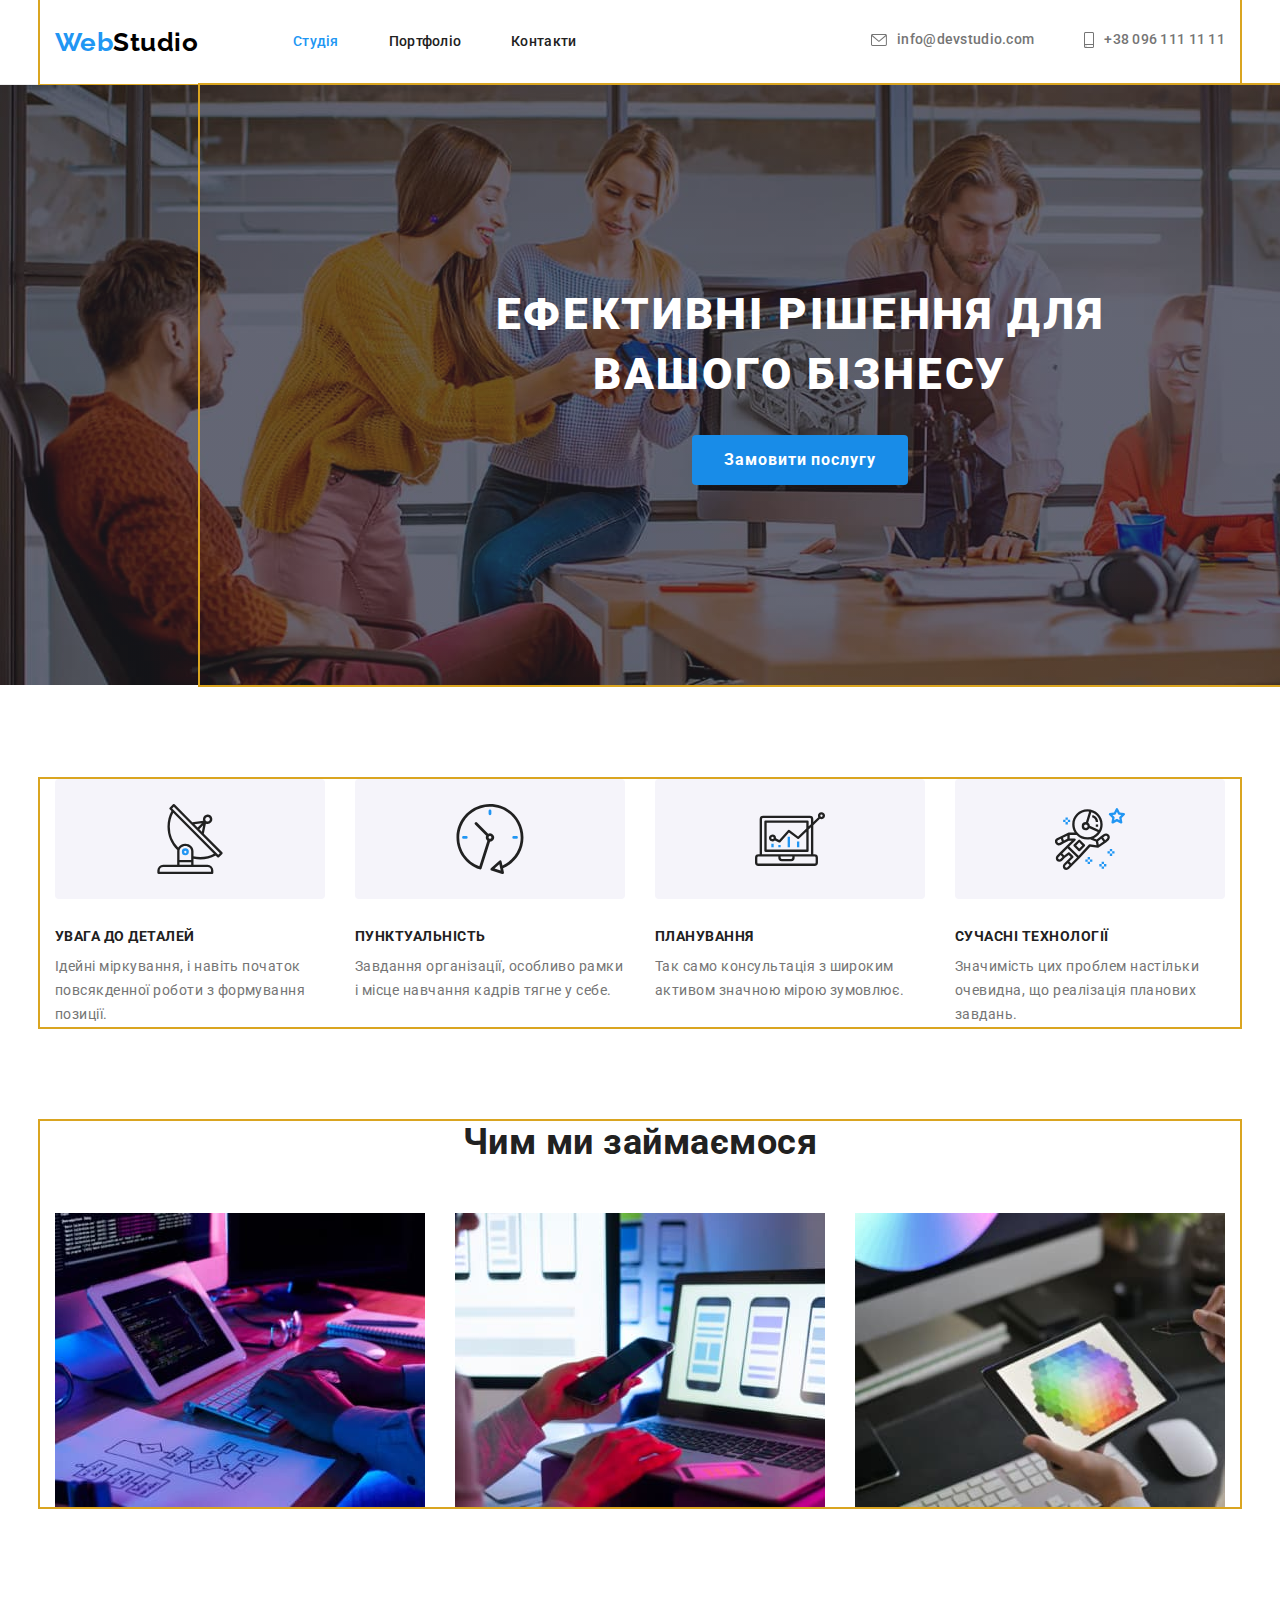
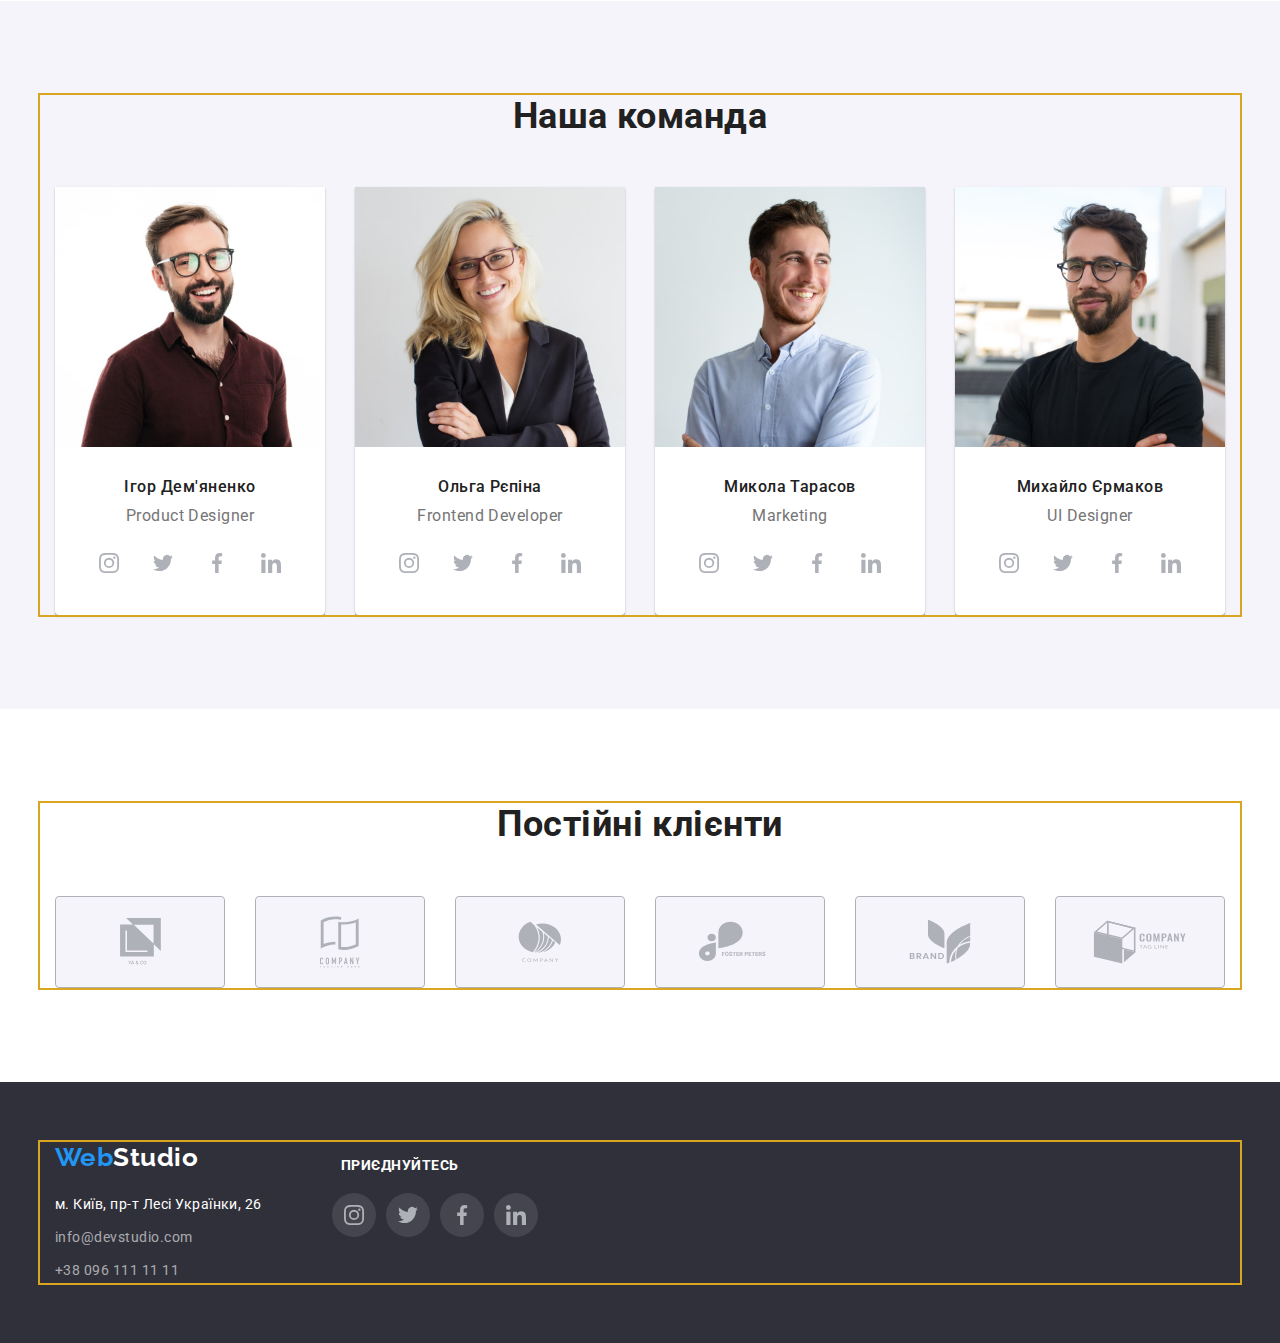
==== commit 317fe970: "some fixes cards" ====
--- a/index.html
+++ b/index.html
@@ -26,7 +26,7 @@
             >
           </div>
           <!--menu navigation-->
-          <nav>
+          <nav class="nav">
             <ul class="site-nav list">
               <li class="item-nav">
                 <a href="./index.html" class="link current">Студія</a>
@@ -40,12 +40,21 @@
             </ul>
           </nav>
           <!--contacts-->
-          <ul class="contact list">
+          <ul class="contact-list list">
             <li class="contact-item">
-              <a href="mailto:info@devstudio.com">info@devstudio.com</a>
+                <a href="mailto:info@devstudio.com" class="contact">
+                  <svg class="contact-icon" width="16" height="12">
+                    <use href="./images/icons.svg#envelope"></use>
+                  </svg>
+                  info@devstudio.com</a
+                >
             </li>
             <li class="contact-item">
-              <a href="tel:+380961111111">+38 096 111 11 11</a>
+                <a href="tel:+380961111111" class="contact">
+                  <svg class="contact-icon" width="10" height="16">
+                    <use href="./images/icons.svg#smartphone"></use></svg
+                  >+38 096 111 11 11</a
+                >
             </li>
           </ul>
         </div>
@@ -68,7 +77,7 @@
         <!--features-->
         <section class="section">
           <div class="container">
-            <h2 class="section-title">Особливості</h2>
+            <h2 class="section-title visually-hidden">Особливості</h2>
             <ul class="features-list list">
               <li class="item">
                 <div class="icon-features">
@@ -157,156 +166,176 @@
             <h2 class="section-title">Наша команда</h2>
             <ul class="team-list list">
               <li class="item">
-                <img src="./images/igor.jpg" alt="Igor photo" width="270" />
-                <h3 class="title">Ігор Дем'яненко</h3>
-                <p class="text">Product Designer</p>
-                <div class="social">
-                  <ul class="social-list list">
-                    <li class="item">
-                      <a href="" class="social-link">
-                        <svg class="social=icon" width="20" height="20">
-                          <use href="./images/icons.svg#instagram"></use>
-                        </svg>
-                      </a>
-                    </li>
-                    <li class="item">
-                      <a href="" class="social-link">
-                        <svg class="social=icon" width="20" height="20">
-                          <use href="./images/icons.svg#twitter"></use>
-                        </svg>
-                      </a>
-                    </li>
-                    <li class="item">
-                      <a href="" class="social-link">
-                        <svg class="social=icon" width="20" height="20">
-                          <use href="./images/icons.svg#facebook"></use>
-                        </svg>
-                      </a>
-                    </li>
-                    <li class="item">
-                      <a href="" class="social-link">
-                        <svg class="social=icon" width="20" height="20">
-                          <use href="./images/icons.svg#linkedin"></use>
-                        </svg>
-                      </a>
-                    </li>
-                  </ul>
+                <div class="card-team">
+                  <img src="./images/igor.jpg" alt="Igor photo" width="270" />
+                  <div class="card-text">
+                    <h3 class="title">Ігор Дем'яненко</h3>
+                    <p class="text">Product Designer</p>
+                  </div>
+                  <div class="social">
+                    <ul class="social-list list">
+                      <li class="item">
+                        <a href="" class="social-link">
+                          <svg class="social=icon" width="20" height="20">
+                            <use href="./images/icons.svg#instagram"></use>
+                          </svg>
+                        </a>
+                      </li>
+                      <li class="item">
+                        <a href="" class="social-link">
+                          <svg class="social=icon" width="20" height="20">
+                            <use href="./images/icons.svg#twitter"></use>
+                          </svg>
+                        </a>
+                      </li>
+                      <li class="item">
+                        <a href="" class="social-link">
+                          <svg class="social=icon" width="20" height="20">
+                            <use href="./images/icons.svg#facebook"></use>
+                          </svg>
+                        </a>
+                      </li>
+                      <li class="item">
+                        <a href="" class="social-link">
+                          <svg class="social=icon" width="20" height="20">
+                            <use href="./images/icons.svg#linkedin"></use>
+                          </svg>
+                        </a>
+                      </li>
+                    </ul>
+                  </div>
                 </div>
               </li>
 
               <li class="item">
-                <img src="./images/olga.jpg" alt="Olga photo" width="270" />
-                <h3 class="title">Ольга Рєпіна</h3>
-                <p class="text">Frontend Developer</p>
-                <div class="social">
-                  <ul class="social-list list">
-                    <li class="item">
-                      <a href="" class="social-link">
-                        <svg class="social=icon" width="20" height="20">
-                          <use href="./images/icons.svg#instagram"></use>
-                        </svg>
-                      </a>
-                    </li>
-                    <li class="item">
-                      <a href="" class="social-link">
-                        <svg class="social=icon" width="20" height="20">
-                          <use href="./images/icons.svg#twitter"></use>
-                        </svg>
-                      </a>
-                    </li>
-                    <li class="item">
-                      <a href="" class="social-link">
-                        <svg class="social=icon" width="20" height="20">
-                          <use href="./images/icons.svg#facebook"></use>
-                        </svg>
-                      </a>
-                    </li>
-                    <li class="item">
-                      <a href="" class="social-link">
-                        <svg class="social=icon" width="20" height="20">
-                          <use href="./images/icons.svg#linkedin"></use>
-                        </svg>
-                      </a>
-                    </li>
-                  </ul>
-                </div>
-              </li>
-              <li class="item">
-                <img src="./images/mykola.jpg" alt="Mykola photo" width="270" />
-                <h3 class="title">Микола Тарасов</h3>
-                <p class="text">Marketing</p>
-                <div class="social">
-                  <ul class="social-list list">
-                    <li class="item">
-                      <a href="" class="social-link">
-                        <svg class="social=icon" width="20" height="20">
-                          <use href="./images/icons.svg#instagram"></use>
-                        </svg>
-                      </a>
-                    </li>
-                    <li class="item">
-                      <a href="" class="social-link">
-                        <svg class="social=icon" width="20" height="20">
-                          <use href="./images/icons.svg#twitter"></use>
-                        </svg>
-                      </a>
-                    </li>
-                    <li class="item">
-                      <a href="" class="social-link">
-                        <svg class="social=icon" width="20" height="20">
-                          <use href="./images/icons.svg#facebook"></use>
-                        </svg>
-                      </a>
-                    </li>
-                    <li class="item">
-                      <a href="" class="social-link">
-                        <svg class="social=icon" width="20" height="20">
-                          <use href="./images/icons.svg#linkedin"></use>
-                        </svg>
-                      </a>
-                    </li>
-                  </ul>
-                </div>
-              </li>
-              <li class="item">
-                <img
-                  src="./images/myhailo.jpg"
-                  alt="Myhailo photo"
-                  width="270"
-                />
-                <h3 class="title">Михайло Єрмаков</h3>
-                <p class="text">UI Designer</p>
-                <div class="social">
-                  <ul class="social-list list">
-                    <li class="item">
-                      <a href="" class="social-link">
-                        <svg class="social=icon" width="20" height="20">
-                          <use href="./images/icons.svg#instagram"></use>
-                        </svg>
-                      </a>
-                    </li>
-                    <li class="item">
-                      <a href="" class="social-link">
-                        <svg class="social=icon" width="20" height="20">
-                          <use href="./images/icons.svg#twitter"></use>
-                        </svg>
-                      </a>
-                    </li>
-                    <li class="item">
-                      <a href="" class="social-link">
-                        <svg class="social=icon" width="20" height="20">
-                          <use href="./images/icons.svg#facebook"></use>
-                        </svg>
-                      </a>
-                    </li>
-                    <li class="item">
-                      <a href="" class="social-link">
-                        <svg class="social=icon" width="20" height="20">
-                          <use href="./images/icons.svg#linkedin"></use>
-                        </svg>
-                      </a>
-                    </li>
-                  </ul>
+                <div class="card-team">
+                  <img src="./images/olga.jpg" alt="Olga photo" width="270" />
+                  <div class="card-text">
+                    <h3 class="title">Ольга Рєпіна</h3>
+                    <p class="text">Frontend Developer</p>
+                  </div>
+                  <div class="social">
+                    <ul class="social-list list">
+                      <li class="item">
+                        <a href="" class="social-link">
+                          <svg class="social=icon" width="20" height="20">
+                            <use href="./images/icons.svg#instagram"></use>
+                          </svg>
+                        </a>
+                      </li>
+                      <li class="item">
+                        <a href="" class="social-link">
+                          <svg class="social=icon" width="20" height="20">
+                            <use href="./images/icons.svg#twitter"></use>
+                          </svg>
+                        </a>
+                      </li>
+                      <li class="item">
+                        <a href="" class="social-link">
+                          <svg class="social=icon" width="20" height="20">
+                            <use href="./images/icons.svg#facebook"></use>
+                          </svg>
+                        </a>
+                      </li>
+                      <li class="item">
+                        <a href="" class="social-link">
+                          <svg class="social=icon" width="20" height="20">
+                            <use href="./images/icons.svg#linkedin"></use>
+                          </svg>
+                        </a>
+                      </li>
+                    </ul>
+                  </div>
+                </div>
+              </li>
+              <li class="item">
+                <div class="card-team">
+                  <img
+                    src="./images/mykola.jpg"
+                    alt="Mykola photo"
+                    width="270"
+                  />
+                  <div class="card-text">
+                    <h3 class="title">Микола Тарасов</h3>
+                    <p class="text">Marketing</p>
+                  </div>
+                  <div class="social">
+                    <ul class="social-list list">
+                      <li class="item">
+                        <a href="" class="social-link">
+                          <svg class="social=icon" width="20" height="20">
+                            <use href="./images/icons.svg#instagram"></use>
+                          </svg>
+                        </a>
+                      </li>
+                      <li class="item">
+                        <a href="" class="social-link">
+                          <svg class="social=icon" width="20" height="20">
+                            <use href="./images/icons.svg#twitter"></use>
+                          </svg>
+                        </a>
+                      </li>
+                      <li class="item">
+                        <a href="" class="social-link">
+                          <svg class="social=icon" width="20" height="20">
+                            <use href="./images/icons.svg#facebook"></use>
+                          </svg>
+                        </a>
+                      </li>
+                      <li class="item">
+                        <a href="" class="social-link">
+                          <svg class="social=icon" width="20" height="20">
+                            <use href="./images/icons.svg#linkedin"></use>
+                          </svg>
+                        </a>
+                      </li>
+                    </ul>
+                  </div>
+                </div>
+              </li>
+              <li class="item">
+                <div class="card-team">
+                  <img
+                    src="./images/myhailo.jpg"
+                    alt="Myhailo photo"
+                    width="270"
+                  />
+                  <div class="card-text">
+                    <h3 class="title">Михайло Єрмаков</h3>
+                    <p class="text">UI Designer</p>
+                  </div>
+                  <div class="social">
+                    <ul class="social-list list">
+                      <li class="item">
+                        <a href="" class="social-link">
+                          <svg class="social=icon" width="20" height="20">
+                            <use href="./images/icons.svg#instagram"></use>
+                          </svg>
+                        </a>
+                      </li>
+                      <li class="item">
+                        <a href="" class="social-link">
+                          <svg class="social=icon" width="20" height="20">
+                            <use href="./images/icons.svg#twitter"></use>
+                          </svg>
+                        </a>
+                      </li>
+                      <li class="item">
+                        <a href="" class="social-link">
+                          <svg class="social=icon" width="20" height="20">
+                            <use href="./images/icons.svg#facebook"></use>
+                          </svg>
+                        </a>
+                      </li>
+                      <li class="item">
+                        <a href="" class="social-link">
+                          <svg class="social=icon" width="20" height="20">
+                            <use href="./images/icons.svg#linkedin"></use>
+                          </svg>
+                        </a>
+                      </li>
+                    </ul>
+                  </div>
                 </div>
               </li>
             </ul>
--- a/css/styles.css
+++ b/css/styles.css
@@ -56,6 +56,17 @@
   outline: 2px solid goldenrod;
 }
 
+.visually-hidden {
+  position: absolute !important;
+  clip: rect(1px 1px 1px 1px);
+  clip: rect(1px, 1px, 1px, 1px);
+  padding: 0 !important;
+  border: 0 !important;
+  height: 1px !important;
+  width: 1px !important;
+  overflow: hidden;
+}
+
 /* header */
 
 .page-header {
@@ -66,14 +77,12 @@
 
 .logo {
   width: 145px;
-  padding-top: 24px;
-  padding-bottom: 25px;
   border: 0;
 }
 
 .logo-link {
+
   color: var(--accent-color);
-
   font-family: Raleway, serif;
   font-weight: 700;
   font-size: 26px;
@@ -113,6 +122,11 @@
 
 .site-nav {
   display: flex;
+  padding-top: 32px;
+  padding-bottom: 32px;
+}
+
+.nav {
   margin-left: 93px;
 }
 
@@ -141,17 +155,25 @@
 }
 
 /* contacts */
-.contact {
+.contact-list {
   display: flex;
   margin-left: auto;
-}
-
-.contact .contact-item:not(:last-child) {
+  padding-top: 32px;
+  padding-bottom: 32px;
+
+}
+
+.contact-icon {
+  margin-right: 10px;
+}
+
+.contact-list .contact-item:not(:last-child) {
   margin-right: 50px;
 }
 
-.contact a {
-  display: block;
+.contact-list .contact {
+  display: inline-flex;
+  align-items: center;
 
   color: var(--text-color);
   font-weight: 500;
@@ -159,11 +181,13 @@
   line-height: 1.14;
   letter-spacing: 0.02em;
   text-decoration: none;
-}
-
-.contact a:hover,
-.contact a:focus {
+  fill: var(--text-color);
+}
+
+.contact-list .contact:hover,
+.contact-list .contact:focus {
   color: var(--accent-color);
+  fill: var(--accent-color);
 }
 
 /* section */
@@ -188,7 +212,6 @@
 .section-hero {
   background-color: var(--secondary-black-color);
   text-align: center;
-  
 }
 
 .hero {
@@ -366,13 +389,26 @@
   background-color: var(--secondary-white-color);
 }
 
+.card-team {
+  background-color: var(--primary-white-color);
+
+  box-shadow: 0px 1px 3px rgba(0, 0, 0, 0.12), 
+              0px 1px 1px rgba(0, 0, 0, 0.14), 
+              0px 2px 1px rgba(0, 0, 0, 0.2);
+  border-radius: 0px 0px 4px 4px;
+}
+
+.card-text {
+  padding-bottom: 16px;
+  padding-top: 30px;
+
+}
+
 .team-list {
   display: flex;
   align-items: center;
   width: 270px;
   text-align: center;
-
-  border-radius: 0px 0px 4px 4px;
 }
 
 .item img {
@@ -384,7 +420,6 @@
 }
 
 .team-list .title {
-  margin-top: 30px;
   margin-bottom: 10px;
 
   color: var(--title-text-color);
@@ -393,9 +428,9 @@
   line-height: 1.19;
 }
 
-.team-list .text {
-  margin-top: 0;
-  margin-bottom: 30px;
+.card-team .text {
+  margin-top: 0;
+  margin-bottom: 0;
   font-size: 16px;
   line-height: 1.19;
 }
@@ -560,6 +595,9 @@
 
 .item .card {
   border: 1px solid var(--card-border-color);
+  box-shadow: 0px 1px 1px rgba(0, 0, 0, 0.12),
+              0px 4px 4px rgba(0, 0, 0, 0.06),
+              1px 4px 6px rgba(0, 0, 0, 0.16);
 }
 
 .portfolio-list .item:nth-child(3n) {
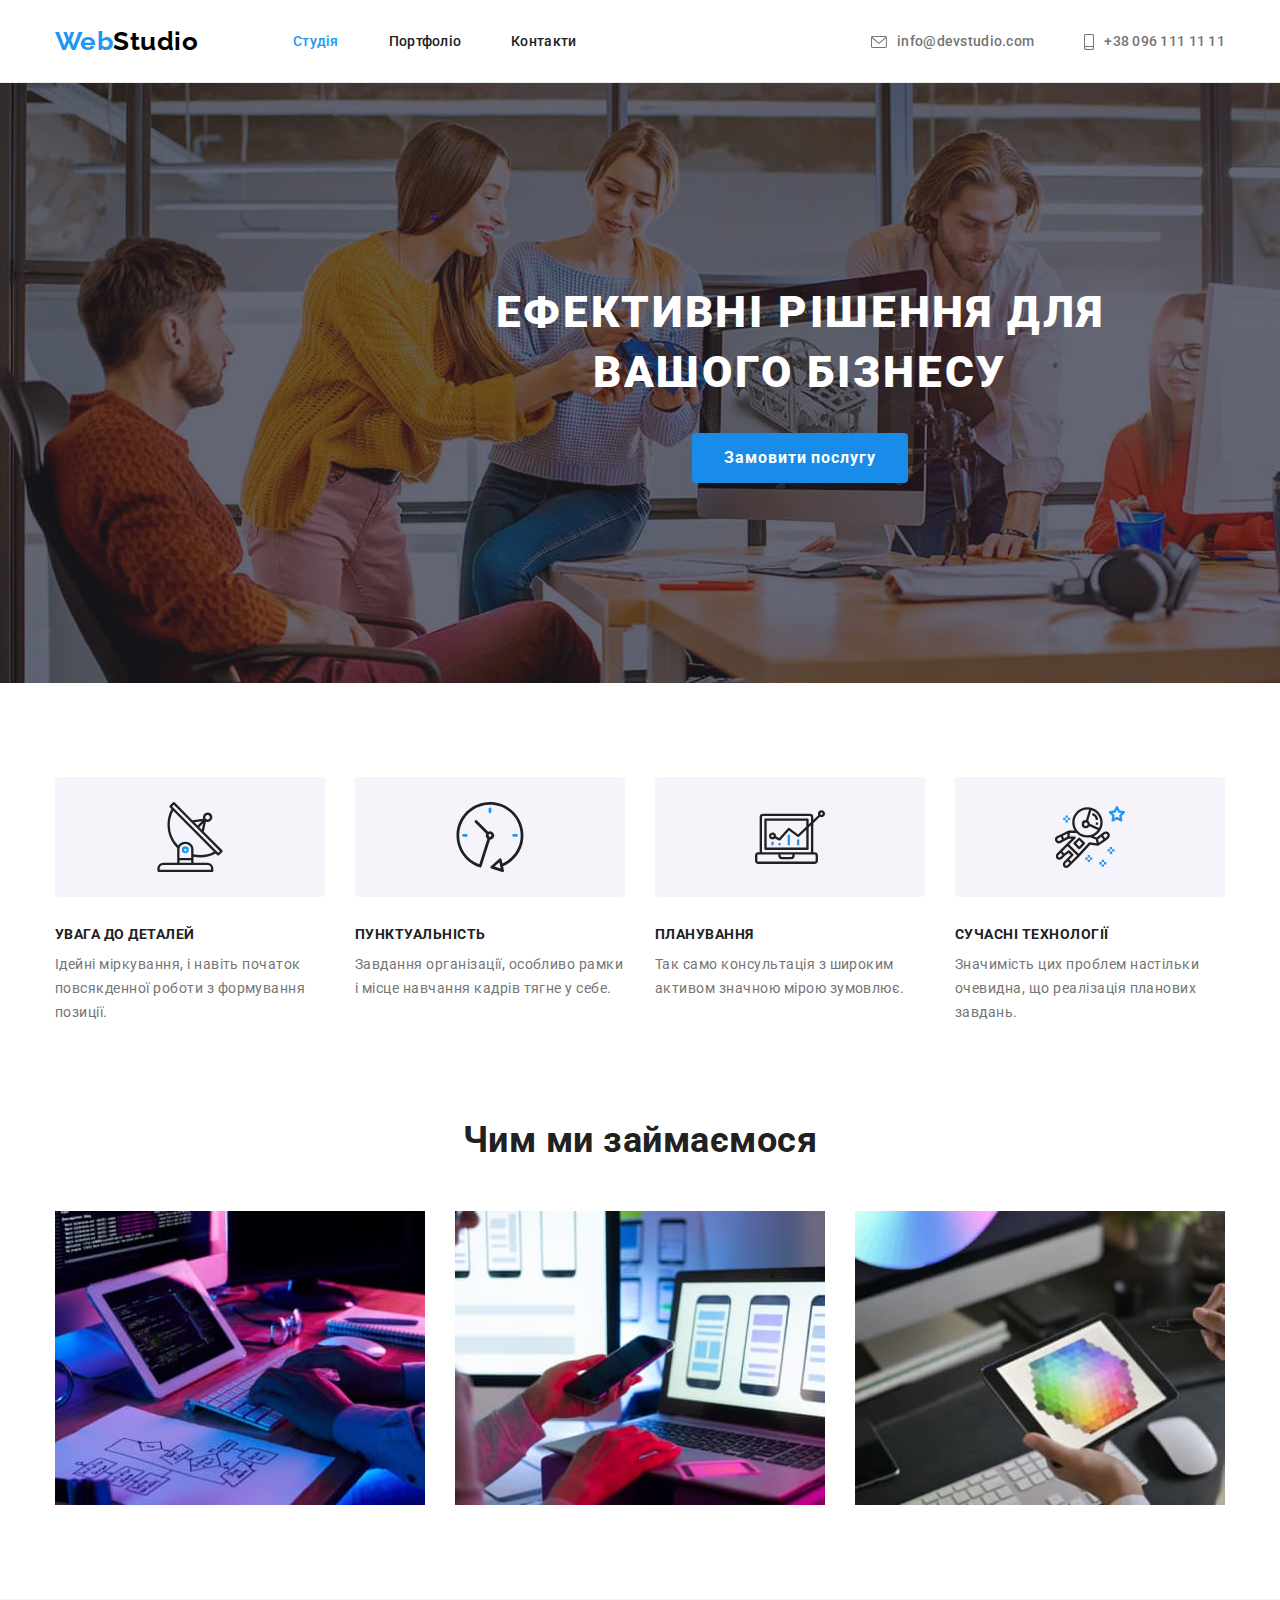
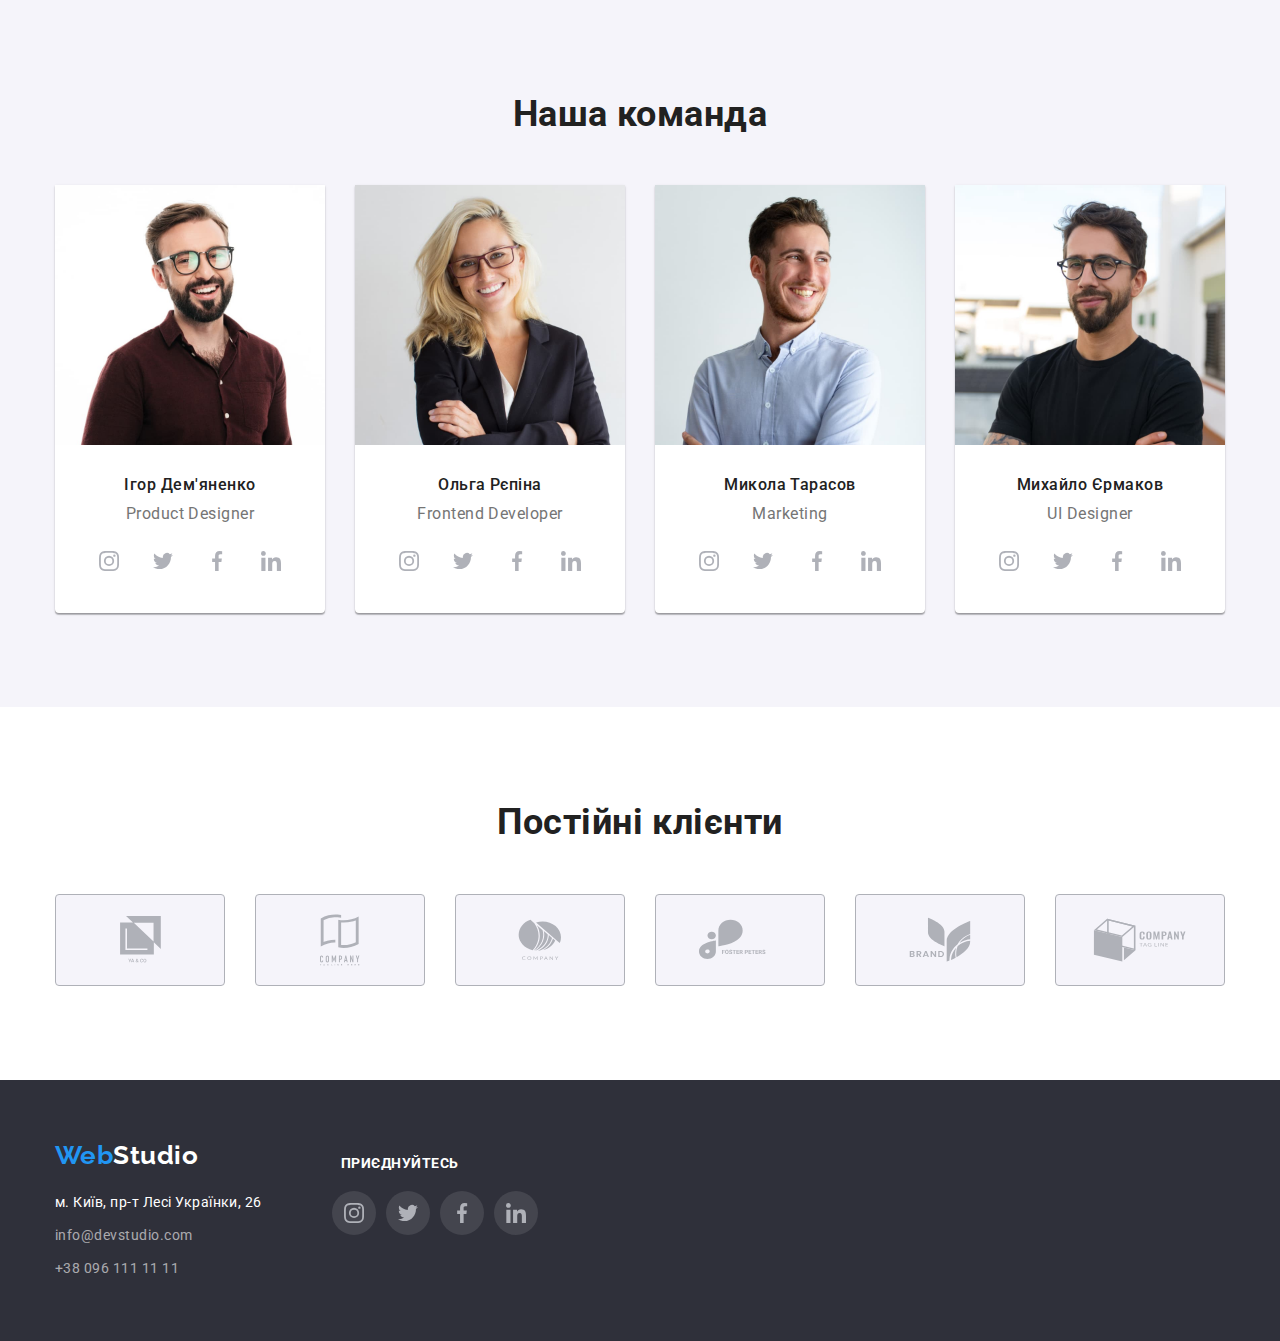
==== commit 7f2d686c: "some sorce fixes" ====
--- a/index.html
+++ b/index.html
@@ -42,19 +42,19 @@
           <!--contacts-->
           <ul class="contact-list list">
             <li class="contact-item">
-                <a href="mailto:info@devstudio.com" class="contact">
-                  <svg class="contact-icon" width="16" height="12">
-                    <use href="./images/icons.svg#envelope"></use>
-                  </svg>
-                  info@devstudio.com</a
-                >
+              <a href="mailto:info@devstudio.com" class="contact">
+                <svg class="contact-icon" width="16" height="12">
+                  <use href="./images/icons.svg#envelope"></use>
+                </svg>
+                info@devstudio.com</a
+              >
             </li>
             <li class="contact-item">
-                <a href="tel:+380961111111" class="contact">
-                  <svg class="contact-icon" width="10" height="16">
-                    <use href="./images/icons.svg#smartphone"></use></svg
-                  >+38 096 111 11 11</a
-                >
+              <a href="tel:+380961111111" class="contact">
+                <svg class="contact-icon" width="10" height="16">
+                  <use href="./images/icons.svg#smartphone"></use></svg
+                >+38 096 111 11 11</a
+              >
             </li>
           </ul>
         </div>
--- a/css/styles.css
+++ b/css/styles.css
@@ -52,8 +52,6 @@
   width: 1200px;
   padding-left: 15px;
   padding-right: 15px;
-
-  outline: 2px solid goldenrod;
 }
 
 .visually-hidden {
@@ -81,7 +79,6 @@
 }
 
 .logo-link {
-
   color: var(--accent-color);
   font-family: Raleway, serif;
   font-weight: 700;
@@ -121,7 +118,7 @@
 }
 
 .site-nav {
-  display: flex;
+  display: inline-flex;
   padding-top: 32px;
   padding-bottom: 32px;
 }
@@ -135,8 +132,6 @@
 }
 
 .site-nav .link {
-  display: block;
-
   color: var(--title-text-color);
   font-weight: 500;
   font-size: 14px;
@@ -155,12 +150,11 @@
 }
 
 /* contacts */
+
 .contact-list {
-  display: flex;
+  display: inline-flex;
   margin-left: auto;
-  padding-top: 32px;
-  padding-bottom: 32px;
-
+  align-items: center;
 }
 
 .contact-icon {
@@ -171,9 +165,10 @@
   margin-right: 50px;
 }
 
-.contact-list .contact {
+.contact-item .contact {
   display: inline-flex;
   align-items: center;
+  vertical-align: text-bottom;
 
   color: var(--text-color);
   font-weight: 500;
@@ -224,9 +219,9 @@
   margin-left: auto;
   margin-right: auto;
   background-image: linear-gradient(
-    to right,
-    rgba(47, 48, 58, 0.4),
-    rgba(47, 48, 58, 0.4)
+      to right,
+      rgba(47, 48, 58, 0.4),
+      rgba(47, 48, 58, 0.4)
     ),
     url(../images/background-hero.jpg);
   background-repeat: no-repeat;
@@ -284,6 +279,9 @@
 .btn:focus {
   background-color: var(--accent-color);
   color: var(--primary-white-color);
+
+  box-shadow: 0px 3px 1px rgba(0, 0, 0, 0.1), 0px 1px 2px rgba(0, 0, 0, 0.08),
+    0px 2px 2px rgba(0, 0, 0, 0.12);
 }
 
 .main-btn {
@@ -392,16 +390,14 @@
 .card-team {
   background-color: var(--primary-white-color);
 
-  box-shadow: 0px 1px 3px rgba(0, 0, 0, 0.12), 
-              0px 1px 1px rgba(0, 0, 0, 0.14), 
-              0px 2px 1px rgba(0, 0, 0, 0.2);
+  box-shadow: 0px 1px 3px rgba(0, 0, 0, 0.12), 0px 1px 1px rgba(0, 0, 0, 0.14),
+    0px 2px 1px rgba(0, 0, 0, 0.2);
   border-radius: 0px 0px 4px 4px;
 }
 
 .card-text {
   padding-bottom: 16px;
   padding-top: 30px;
-
 }
 
 .team-list {
@@ -443,7 +439,7 @@
   justify-content: center;
 }
 
- .social-link {
+.social-link {
   display: inline-flex;
   width: 44px;
   height: 44px;
@@ -460,7 +456,8 @@
   fill: #afb1b8;
 }
 
-.social-link:hover {
+.social-link:hover, 
+.social-link:focus {
   background-color: var(--accent-color);
   fill: var(--primary-white-color);
 }
@@ -484,7 +481,6 @@
   margin-top: 0;
   margin-bottom: 0;
 
- 
   background-repeat: no-repeat;
   background-position: center;
   align-items: center;
@@ -492,7 +488,7 @@
 
   fill: #afb1b8;
   background-color: var(--secondary-white-color);
-  border: 1px solid #AFB1B8;
+  border: 1px solid #afb1b8;
   border-radius: 4px;
 }
 
@@ -572,8 +568,8 @@
   font-size: 14px;
   line-height: 16px;
   text-transform: uppercase;
-  
-  color: var(--primary-white-color)
+
+  color: var(--primary-white-color);
 }
 
 .bg-join {
@@ -593,11 +589,11 @@
   margin-bottom: 30px;
 }
 
-.item .card {
+.card-portfolio-text {
+  box-sizing: content-box;
   border: 1px solid var(--card-border-color);
-  box-shadow: 0px 1px 1px rgba(0, 0, 0, 0.12),
-              0px 4px 4px rgba(0, 0, 0, 0.06),
-              1px 4px 6px rgba(0, 0, 0, 0.16);
+
+  padding: 20px 24px;
 }
 
 .portfolio-list .item:nth-child(3n) {
@@ -609,7 +605,7 @@
 }
 
 .portfolio-link .portfolio-title {
-  margin-top: 20px;
+  margin-top: 0px;
   margin-bottom: 4px;
 
   color: var(--title-text-color);
@@ -621,16 +617,17 @@
 
 .portfolio-link .portfolio-text {
   margin-top: 0;
-  margin-bottom: 20px;
+  margin-bottom: 0;
 
   color: var(--text-color);
   font-size: 16px;
   line-height: 1.88;
 }
 
-.portfolio-list .portfolio-link:hover,
-.portfolio-list .portfolio-link:focus {
-  color: var(--accent-color);
+.item.portfolio-card:hover,
+.item.portfolio-card:focus {
+  box-shadow: 0px 1px 1px rgba(0, 0, 0, 0.12), 0px 4px 4px rgba(0, 0, 0, 0.06),
+    1px 4px 6px rgba(0, 0, 0, 0.16);
 }
 
 .portfolio-link {
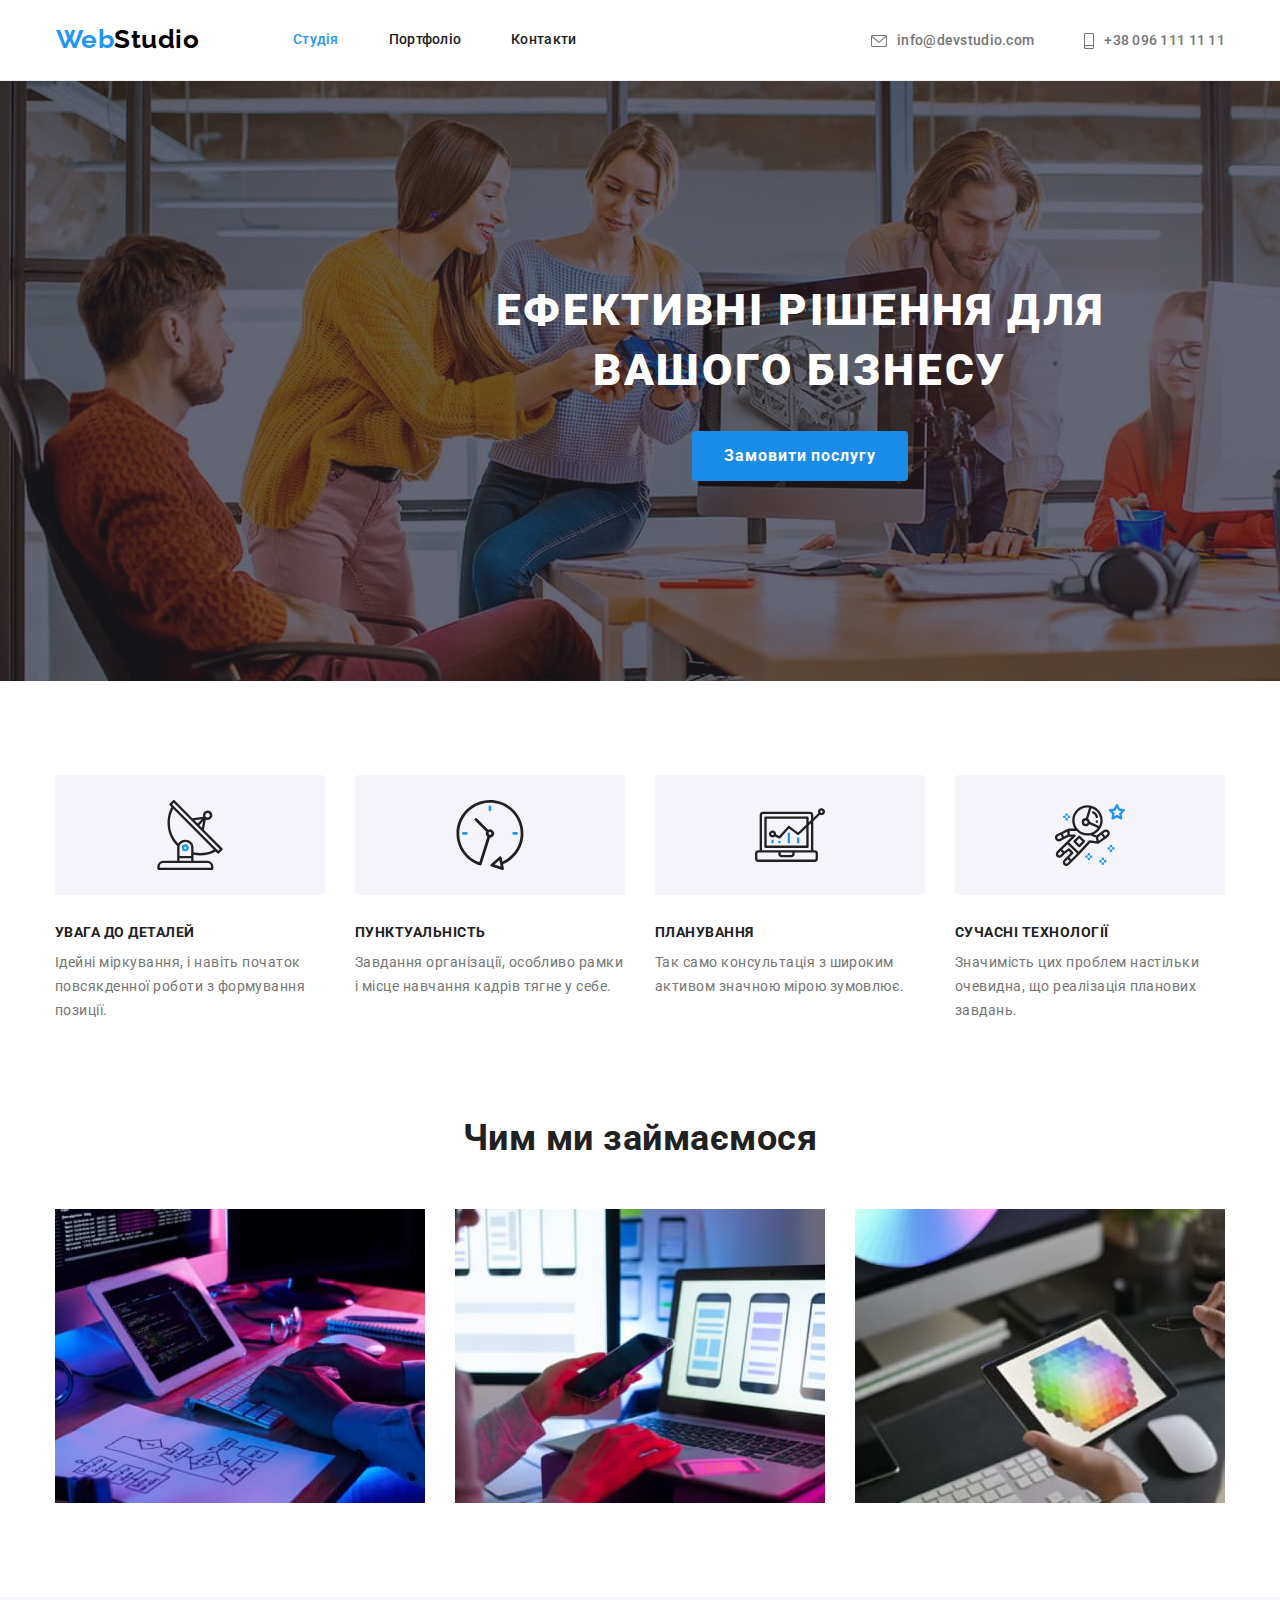
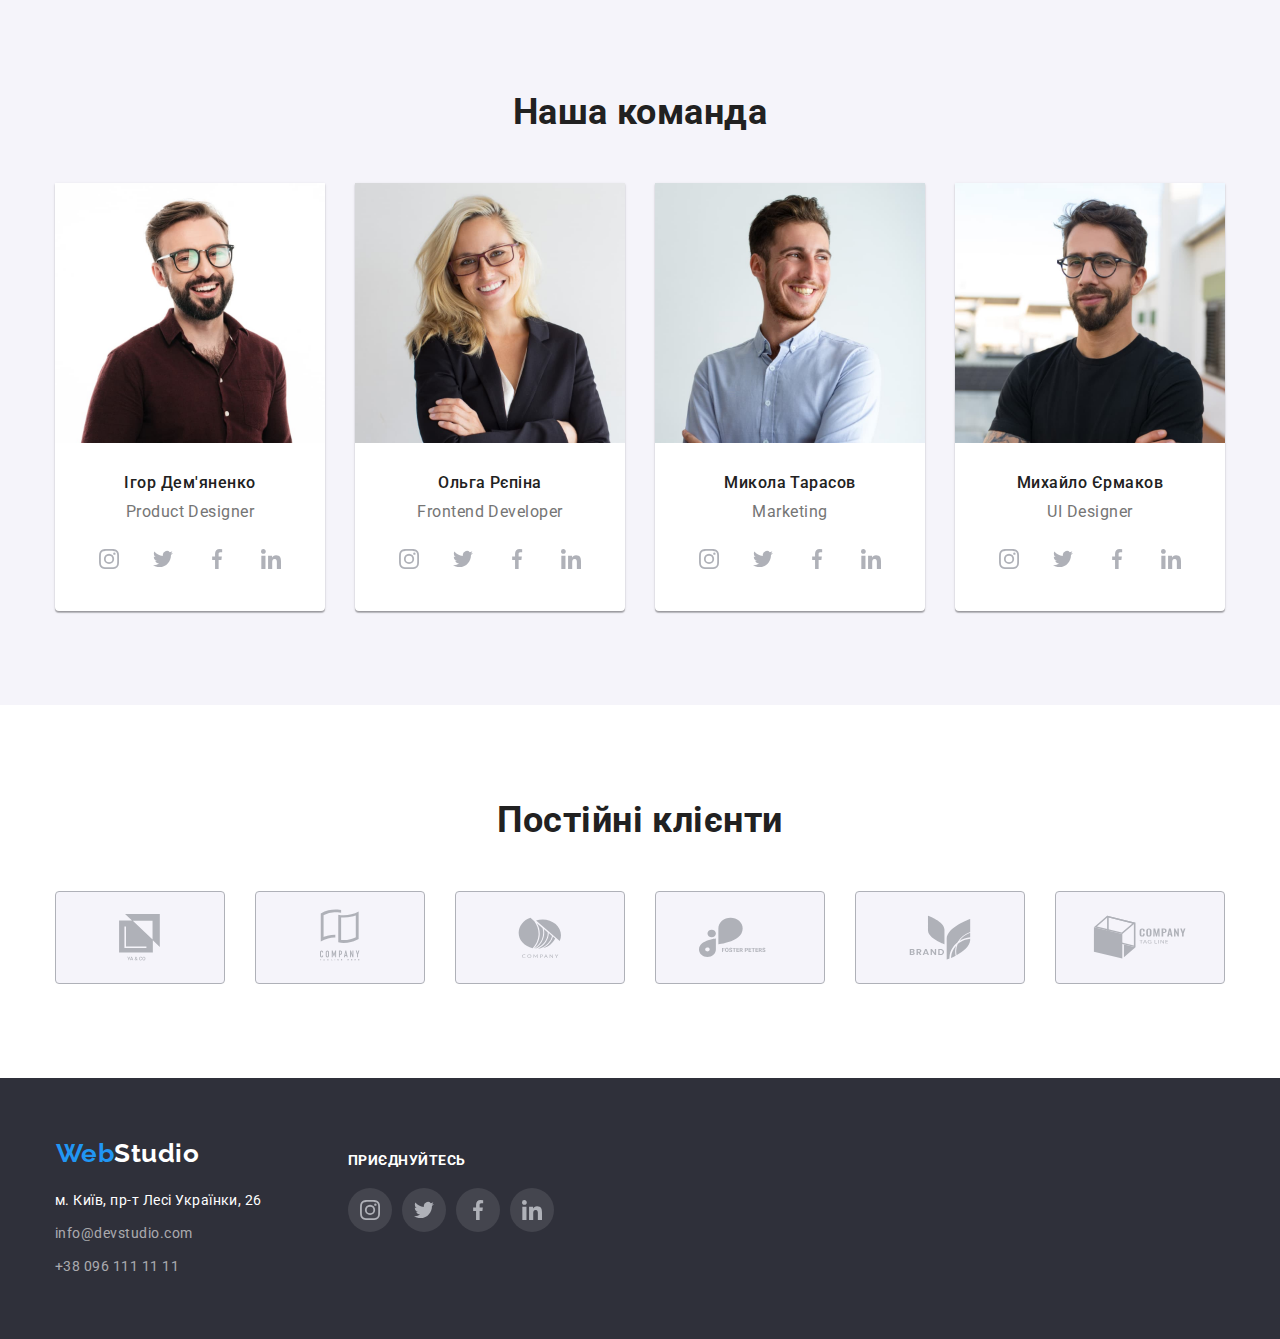
==== commit 19423fad: "some fix" ====
--- a/index.html
+++ b/index.html
@@ -18,13 +18,11 @@
   <body>
     <div class="wraper">
       <header class="page-header">
-        <!--site logo-->
+        <!--logo-->
         <div class="container main-nav">
-          <div class="logo">
-            <a href="./index.html" class="logo-link links"
-              >Web<span class="logo-header">Studio</span></a
-            >
-          </div>
+          <a href="./index.html" class="logo"
+            >Web<span class="logo__text">Studio</span></a
+          >
           <!--menu navigation-->
           <nav class="nav">
             <ul class="site-nav list">
@@ -75,7 +73,7 @@
         </section>
 
         <!--features-->
-        <section class="section">
+        <section class="section features">
           <div class="container">
             <h2 class="section-title visually-hidden">Особливості</h2>
             <ul class="features-list list">
@@ -342,21 +340,19 @@
           </div>
         </section>
         <!--clients-->
-        <section class="section">
+        <section class="section clients">
           <div class="container">
             <h2 class="section-title">Постійні клієнти</h2>
             <ul class="clients-list list">
-              <li class="item-clients">
-                <a href="" class="clients-link">
-                  <div class="icon">
+              <li class="clients__item">
+                <a href="" class="clients__link">
                     <svg width="41" height="46.7">
                       <use href="./images/icons.svg#logo-1"></use>
                     </svg>
-                  </div>
-                </a>
-              </li>
-              <li class="item-clients">
-                <a href="" class="clients-link">
+                </a>
+              </li>
+              <li class="clients__item">
+                <a href="" class="clients__link">
                   <div class="icon">
                     <svg width="40" height="52">
                       <use href="./images/icons.svg#logo-2"></use>
@@ -364,40 +360,32 @@
                   </div>
                 </a>
               </li>
-              <li class="item-clients">
-                <a href="" class="clients-link">
-                  <div class="icon">
+              <li class="clients__item">
+                <a href="" class="clients__link">
                     <svg width="43.46" height="41.18">
                       <use href="./images/icons.svg#logo-3"></use>
                     </svg>
-                  </div>
-                </a>
-              </li>
-              <li class="item-clients">
-                <a href="" class="clients-link">
-                  <div class="icon">
+                </a>
+              </li>
+              <li class="clients__item">
+                <a href="" class="clients__link">
                     <svg width="84.44" height="40.62">
                       <use href="./images/icons.svg#logo-4"></use>
                     </svg>
-                  </div>
-                </a>
-              </li>
-              <li class="item-clients">
-                <a href="" class="clients-link">
-                  <div class="icon">
+                </a>
+              </li>
+              <li class="clients__item">
+                <a href="" class="clients__link">
                     <svg width="62.54" height="45.43">
                       <use href="./images/icons.svg#logo-5"></use>
                     </svg>
-                  </div>
-                </a>
-              </li>
-              <li class="item-clients">
-                <a href="" class="clients-link">
-                  <div class="icon">
+                </a>
+              </li>
+              <li class="clients__item">
+                <a href="" class="clients__link">
                     <svg width="93.79" height="43.93">
                       <use href="./images/icons.svg#logo-6"></use>
                     </svg>
-                  </div>
                 </a>
               </li>
             </ul>
@@ -406,71 +394,71 @@
       </main>
       <footer class="page-footer">
         <div class="container footer">
-          <!--main block-->
-          <div class="main-footer">
-            <div class="footer-item-logo">
-              <a href="./index.html" class="logo-link"
-                >Web<span class="logo-footer">Studio</span></a
+          <div class="info-wraper">
+            <!--main block-->
+            <div class="main-footer">
+              <a href="./index.html" class="logo"
+                >Web<span class="logo-text page-footer__logo__text"
+                  >Studio</span
+                ></a
               >
+              <address class="adress">
+                <ul class="adress__list list">
+                  <li class="adress__item">
+                    <a
+                      target="_blank"
+                      href="https://www.google.com/maps/place/%D0%B1%D1%83%D0%BB.+%D0%9B%D0%B5%D1%81%D0%B8+%D0%A3%D0%BA%D1%80%D0%B0%D0%B8%D0%BD%D0%BA%D0%B8,+26,+%D0%9A%D0%B8%D0%B5%D0%B2,+02000/@50.4265807,30.5361971,17z/data=!3m1!4b1!4m5!3m4!1s0x40d4cf0e033ecbe9:0x57a4dffefec77da0!8m2!3d50.4265807!4d30.5383858"
+                      class="adress__contact adress__contact--reverse"
+                    >
+                      м. Київ, пр-т Лесі Українки, 26
+                    </a>
+                  </li>
+                  <li class="adress__item">
+                    <a href="mailto:info@devstudio.com" class="adress__contact"
+                      >info@devstudio.com</a
+                    >
+                  </li>
+                  <li class="adress__item">
+                    <a href="tel:+380961111111" class="adress__contact"
+                      >+38 096 111 11 11</a
+                    >
+                  </li>
+                </ul>
+              </address>
             </div>
-            <address class="adress-footer">
-              <ul class="adress-list list">
-                <li class="item">
-                  <a
-                    target="_blank"
-                    href="https://www.google.com/maps/place/%D0%B1%D1%83%D0%BB.+%D0%9B%D0%B5%D1%81%D0%B8+%D0%A3%D0%BA%D1%80%D0%B0%D0%B8%D0%BD%D0%BA%D0%B8,+26,+%D0%9A%D0%B8%D0%B5%D0%B2,+02000/@50.4265807,30.5361971,17z/data=!3m1!4b1!4m5!3m4!1s0x40d4cf0e033ecbe9:0x57a4dffefec77da0!8m2!3d50.4265807!4d30.5383858"
-                    class="adress-link"
-                  >
-                    м. Київ, пр-т Лесі Українки, 26
-                  </a>
-                </li>
-                <li class="item">
-                  <a href="mailto:info@devstudio.com" class="adress-contact"
-                    >info@devstudio.com</a
-                  >
-                </li>
-                <li class="item">
-                  <a href="tel:+380961111111" class="adress-contact"
-                    >+38 096 111 11 11</a
-                  >
-                </li>
-              </ul>
-            </address>
-          </div>
-          <!--Join-->
-          <div class="join">
-            <h2>приєднуйтесь</h2>
-            <div class="social">
-              <ul class="social-list list">
-                <li class="item footer-join-marg">
-                  <a href="" class="social-link bg-join">
-                    <svg class="social=icon" width="20" height="20">
-                      <use href="./images/icons.svg#instagram"></use>
-                    </svg>
-                  </a>
-                </li>
-                <li class="item">
-                  <a href="" class="social-link bg-join">
-                    <svg class="social=icon" width="20" height="20">
-                      <use href="./images/icons.svg#twitter"></use>
-                    </svg>
-                  </a>
-                </li>
-                <li class="item">
-                  <a href="" class="social-link bg-join">
-                    <svg class="social=icon" width="20" height="20">
-                      <use href="./images/icons.svg#facebook"></use>
-                    </svg>
-                  </a>
-                </li>
-                <li class="item">
-                  <a href="" class="social-link bg-join">
-                    <svg class="social=icon" width="20" height="20">
-                      <use href="./images/icons.svg#linkedin"></use>
-                    </svg>
-                  </a>
-                </li>
-              </ul>
+            <!--Join-->
+            <div class="join">
+              <h2 class="join__title">приєднуйтесь</h2>
+                <ul class="social-list list">
+                  <li class="item footer-join-marg">
+                    <a href="" class="social-link social-link--bg-join">
+                      <svg class="social=icon" width="20" height="20">
+                        <use href="./images/icons.svg#instagram"></use>
+                      </svg>
+                    </a>
+                  </li>
+                  <li class="item">
+                    <a href="" class="social-link social-link--bg-join">
+                      <svg class="social=icon" width="20" height="20">
+                        <use href="./images/icons.svg#twitter"></use>
+                      </svg>
+                    </a>
+                  </li>
+                  <li class="item">
+                    <a href="" class="social-link social-link--bg-join">
+                      <svg class="social=icon" width="20" height="20">
+                        <use href="./images/icons.svg#facebook"></use>
+                      </svg>
+                    </a>
+                  </li>
+                  <li class="item">
+                    <a href="" class="social-link social-link--bg-join">
+                      <svg class="social=icon" width="20" height="20">
+                        <use href="./images/icons.svg#linkedin"></use>
+                      </svg>
+                    </a>
+                  </li>
+                </ul>
             </div>
           </div>
         </div>
--- a/css/styles.css
+++ b/css/styles.css
@@ -74,40 +74,31 @@
 /* logo */
 
 .logo {
+  display: inline-flex;
+  align-items: center;
+  justify-content: center;
   width: 145px;
-  border: 0;
-}
-
-.logo-link {
+  padding: 0;
+  margin: 0;
   color: var(--accent-color);
   font-family: Raleway, serif;
   font-weight: 700;
   font-size: 26px;
   line-height: 1.2;
-
+  border: none;
   text-decoration: none;
 }
 
-.logo-header {
+.logo__text {
   color: var(--primary-black-color);
-
   font-family: Raleway, serif;
   font-weight: 700;
   font-size: 26px;
   line-height: 1.2;
-
-  text-decoration: none;
-}
-
-.logo-footer {
+}
+
+.page-footer__logo__text {
   color: var(--primary-white-color);
-
-  font-family: Raleway, serif;
-  font-weight: 700;
-  font-size: 26px;
-  line-height: 1.2;
-
-  text-decoration: none;
 }
 
 /* site nav */
@@ -125,6 +116,10 @@
 
 .nav {
   margin-left: 93px;
+}
+
+.site-nav .item-nav {
+  display: flex;
 }
 
 .site-nav .item-nav:not(:last-child) {
@@ -159,6 +154,7 @@
 
 .contact-icon {
   margin-right: 10px;
+  background-position: center;
 }
 
 .contact-list .contact-item:not(:last-child) {
@@ -466,23 +462,23 @@
   margin-right: 10px;
 }
 
+.social-link--bg-join {
+  background-color: rgba(255, 255, 255, 0.1);
+}
+
 /* clients */
 
 .clients-list {
   display: flex;
-  align-items: center;
-}
-
-.item-clients .icon {
-  display: inline-flex;
-  width: 170px;
-  height: 92px;
-  padding: 0;
-  margin-top: 0;
-  margin-bottom: 0;
-
-  background-repeat: no-repeat;
-  background-position: center;
+  flex-wrap: wrap;
+  gap: 30px;
+}
+
+.clients__link {
+  display: inline-flex;
+  width: 100%;
+  padding: 17px 0;
+
   align-items: center;
   justify-content: center;
 
@@ -492,12 +488,13 @@
   border-radius: 4px;
 }
 
-.item-clients:not(:last-child) {
-  margin-right: 30px;
-}
-
-.clients-link .icon:hover,
-.clients-link .icon:focus {
+.clients__item {
+  display: flex;
+  width: calc((100% - 5 * 30px) / 6);
+}
+
+.clients__link:hover,
+.clients__link:focus {
   fill: var(--accent-color);
   border: 1px solid var(--accent-color);
 }
@@ -512,68 +509,59 @@
 
 .container.footer {
   display: flex;
-  justify-content: flex-start;
-  align-items: center;
-}
-
-.footer-item-logo {
-  display: flex;
-  padding-top: 0px;
-  margin-bottom: 20px;
-}
-
-.adress-list .item {
-  margin-top: 0;
-}
-
-.adress-list .item:not(:last-child) {
+  justify-content: space-between;
+}
+
+.info-wraper {
+  display: flex;
+  width: 50%;
+}
+
+.adress {
+  margin-top: 20px;
+}
+
+.adress__item:not(:last-child) {
   margin-bottom: 9px;
 }
 
-.adress-link {
-  color: var(--primary-white-color);
-}
-
-.adress-contact {
-  color: var(--footer-contact-color);
-}
-
-.adress-list a:hover,
-.adress-list a:focus {
-  color: var(--accent-color);
-}
-
-.adress-list a {
+.adress__contact {
+  text-decoration: none;
   font-style: normal;
   font-weight: 400;
   font-size: 14px;
   line-height: 1.71;
-
-  text-decoration: none;
+  color: var(--footer-contact-color);
+}
+
+.adress__contact--reverse {
+  color: var(--primary-white-color);
+}
+
+.adress__contact:hover,
+.adress__contact:focus {
+  color: var(--accent-color);
 }
 
 /* join in footer */
 
-.footer-join-marg {
-  margin-left: 70px;
-}
-
-.join h2 {
+.join {
+  padding-top: 15px;
+  margin: 0 auto;
+}
+
+.join__title {
   margin-top: 0;
   margin-bottom: 20px;
-
-  text-align: center;
-  font-style: normal;
+  padding: 0;
+
+  text-align: left;
   font-weight: 700;
   font-size: 14px;
-  line-height: 16px;
+  line-height: 1.14;
   text-transform: uppercase;
 
   color: var(--primary-white-color);
-}
-
-.bg-join {
-  background-color: rgba(255, 255, 255, 0.1);
 }
 
 /* portfolio */
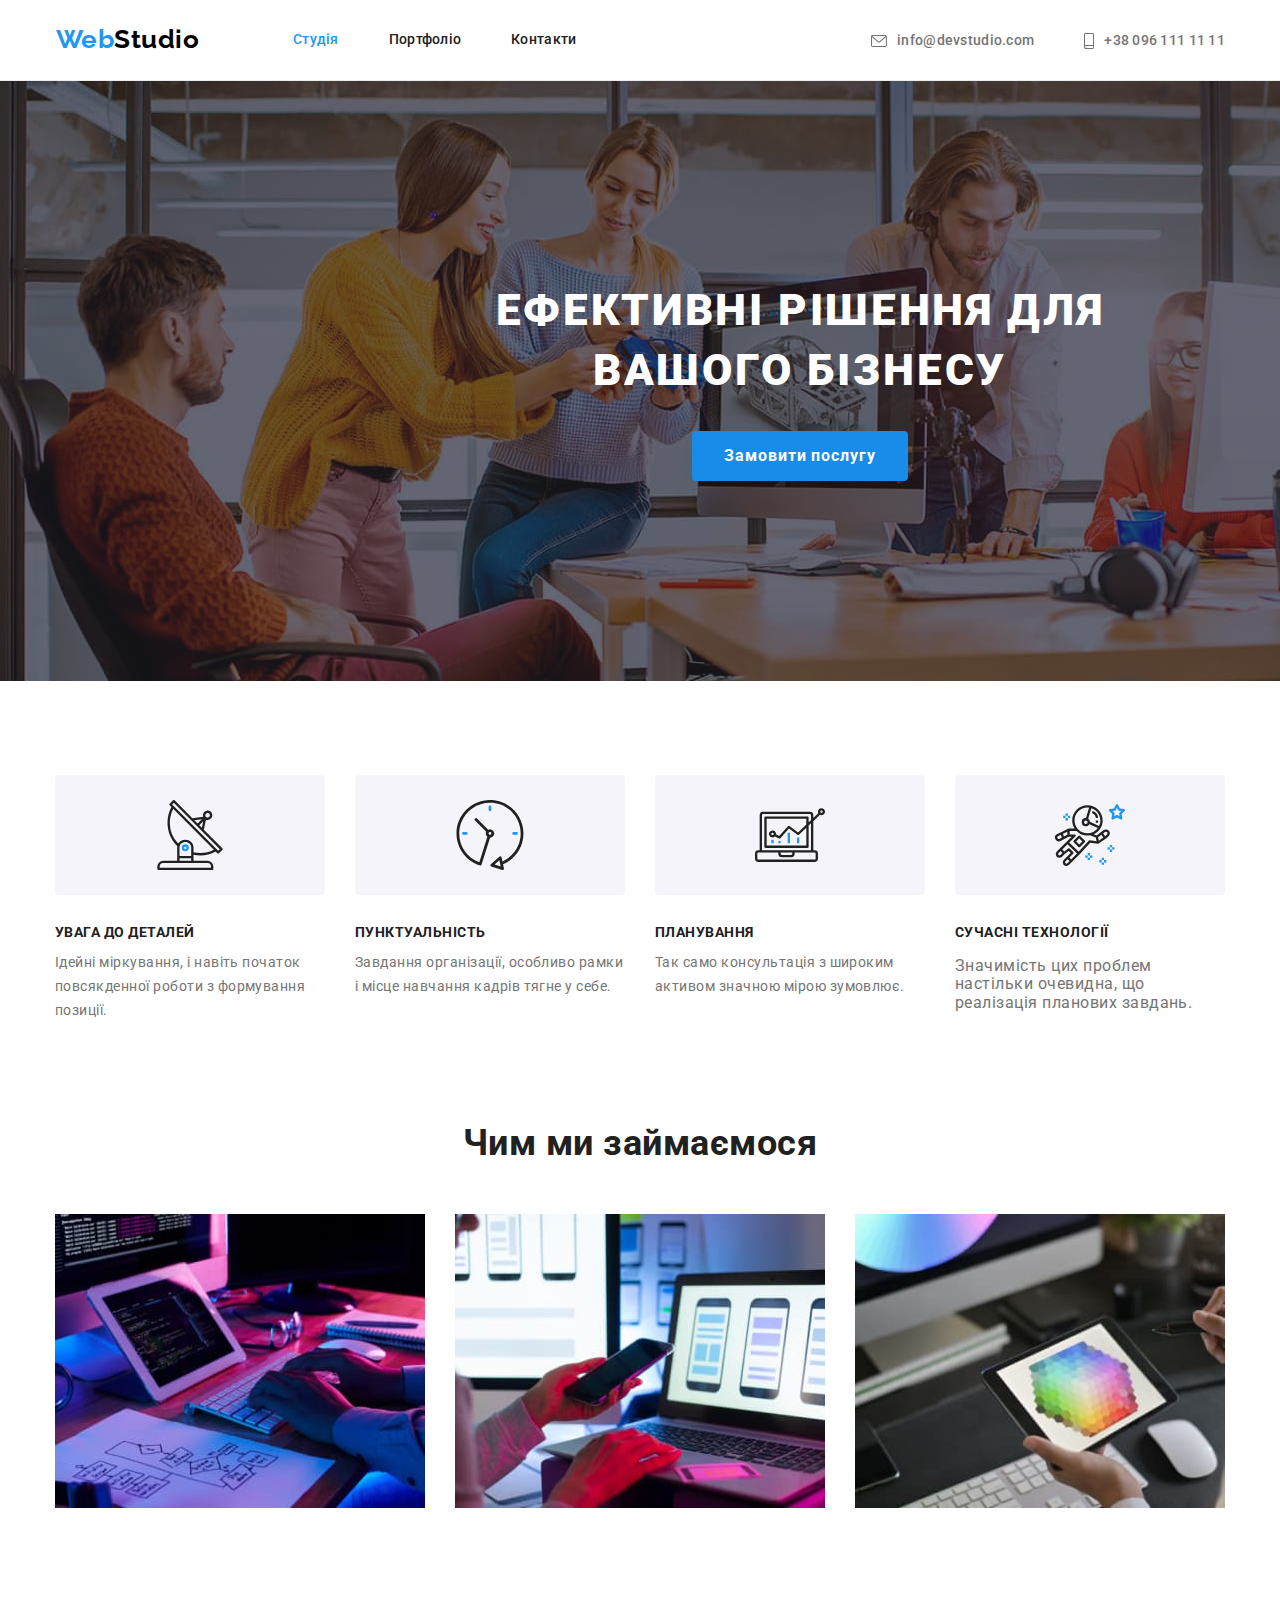
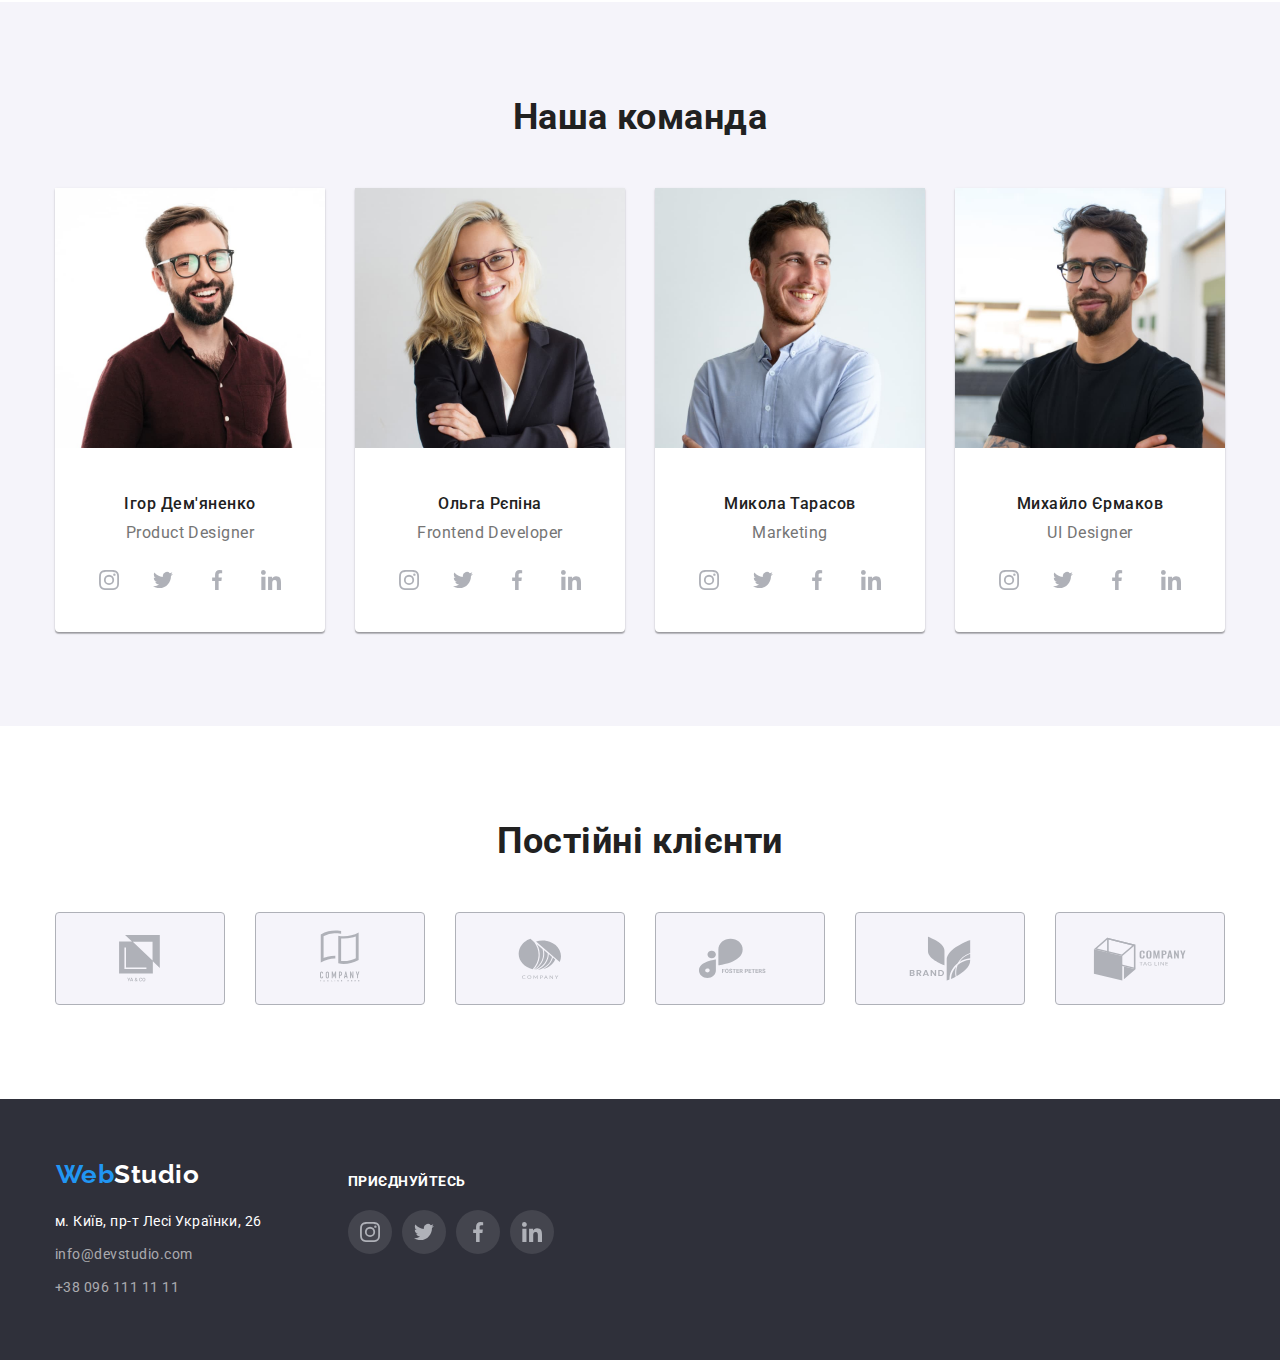
==== commit 310b0307: "some fixes" ====
--- a/index.html
+++ b/index.html
@@ -75,51 +75,51 @@
         <!--features-->
         <section class="section features">
           <div class="container">
-            <h2 class="section-title visually-hidden">Особливості</h2>
-            <ul class="features-list list">
-              <li class="item">
-                <div class="icon-features">
+            <h2 class="section__title visually-hidden">Особливості</h2>
+            <ul class="features__list list">
+              <li class="features__item">
+                <div class="features__icon">
                   <svg width="70" height="70">
                     <use href="./images/icons.svg#antenna"></use>
                   </svg>
                 </div>
-                <h3 class="title">УВАГА ДО ДЕТАЛЕЙ</h3>
-                <p class="text">
+                <h3 class="features__title">УВАГА ДО ДЕТАЛЕЙ</h3>
+                <p class="features__text">
                   Ідейні міркування, і навіть початок повсякденної роботи з
                   формування позиції.
                 </p>
               </li>
-              <li class="item">
-                <div class="icon-features">
+              <li class="features__item">
+                <div class="features__icon">
                   <svg width="70" height="70">
                     <use href="./images/icons.svg#clock"></use>
                   </svg>
                 </div>
-                <h3 class="title">ПУНКТУАЛЬНІСТЬ</h3>
-                <p class="text">
+                <h3 class="features__title">ПУНКТУАЛЬНІСТЬ</h3>
+                <p class="features__text">
                   Завдання організації, особливо рамки і місце навчання кадрів
                   тягне у себе.
                 </p>
               </li>
-              <li class="item">
-                <div class="icon-features">
+              <li class="features__item">
+                <div class="features__icon">
                   <svg width="70" height="70">
                     <use href="./images/icons.svg#diagram"></use>
                   </svg>
                 </div>
-                <h3 class="title">ПЛАНУВАННЯ</h3>
-                <p class="text">
+                <h3 class="features__title">ПЛАНУВАННЯ</h3>
+                <p class="features__text">
                   Так само консультація з широким активом значною мірою
                   зумовлює.
                 </p>
               </li>
-              <li class="item icon-astronaut">
-                <div class="icon-features">
+              <li class="features__item icon-astronaut">
+                <div class="features__icon">
                   <svg width="70" height="70">
                     <use href="./images/icons.svg#astronaut"></use>
                   </svg>
                 </div>
-                <h3 class="title">СУЧАСНІ ТЕХНОЛОГІЇ</h3>
+                <h3 class="features__title">СУЧАСНІ ТЕХНОЛОГІЇ</h3>
                 <p class="text">
                   Значимість цих проблем настільки очевидна, що реалізація
                   планових завдань.
@@ -133,26 +133,29 @@
           <div class="container">
             <h2 class="section-title">Чим ми займаємося</h2>
 
-            <ul class="list-do list">
-              <li class="item">
+            <ul class="do__list list">
+              <li class="do__item">
                 <img
                   src="./images/code-development.jpg"
                   alt="a person on a computer is engaged in code development"
                   width="370"
+                  class="do__img"
                 />
               </li>
-              <li class="item">
+              <li class="do__item">
                 <img
                   src="./images/application-for-mobile.jpg"
                   alt="a person doing mobile optimization"
                   width="370"
+                  class="do__img"
                 />
               </li>
-              <li class="item">
+              <li class="do__item">
                 <img
                   src="./images/engaged-in-graphics.jpg"
                   alt="a person is engaged in graphics on a tablet"
                   width="370"
+                  class="do__img"
                 />
               </li>
             </ul>
@@ -429,7 +432,7 @@
             <!--Join-->
             <div class="join">
               <h2 class="join__title">приєднуйтесь</h2>
-                <ul class="social-list list">
+                <ul class="social-list list page-footer__social-list">
                   <li class="item footer-join-marg">
                     <a href="" class="social-link social-link--bg-join">
                       <svg class="social=icon" width="20" height="20">
--- a/css/styles.css
+++ b/css/styles.css
@@ -313,17 +313,16 @@
 
 /* features */
 
-.features-list {
-  display: flex;
-  align-items: baseline;
-}
-
-.icon-features {
-  display: inline-flex;
-  width: 270px;
-  height: 120px;
-  padding: 0;
-  margin-top: 0;
+.features__list {
+  display: flex;
+  gap: 30px;
+  flex-wrap: wrap;
+}
+
+.features__icon {
+  display: inline-flex;
+  width: 100%;
+  padding: 25px 0;
   margin-bottom: 30px;
   background-repeat: no-repeat;
   background-position: center;
@@ -334,29 +333,22 @@
   border-radius: 4px;
 }
 
-.features-list .item:not(:last-child) {
-  margin-right: 30px;
-}
-
-.features-list .item {
-  width: 270px;
-}
-
-.title {
+.features__item {
+  width: calc((100% - 3 * 30px) / 4);
+}
+
+.features__title {
   margin-top: 0;
   margin-bottom: 10px;
 
   color: var(--title-text-color);
-}
-
-.features-list .title {
   font-weight: 700;
   font-size: 14px;
   line-height: 1.14;
   text-transform: uppercase;
 }
 
-.features-list .text {
+.features__text {
   margin: 0;
   font-size: 14px;
   line-height: 1.71;
@@ -368,13 +360,21 @@
   padding-top: 0;
 }
 
-.list-do {
-  display: flex;
-  align-items: center;
-}
-
-.list-do .item:not(:last-child) {
-  margin-right: 30px;
+.do__list {
+  display: flex;
+  gap: 30px;
+}
+
+.do__img {
+  display: block;
+  width: 100%;
+  height: 100%;
+  object-fit: cover;
+}
+
+.do__item {
+  width: calc((100% - 2 * 30px) / 3);
+  padding: 0;
 }
 
 /* Our team */
@@ -398,9 +398,12 @@
 
 .team-list {
   display: flex;
-  align-items: center;
-  width: 270px;
   text-align: center;
+}
+
+.team__item {
+  width: calc((100% - 3 * 30px) / 4);
+  height: 100%;
 }
 
 .item img {
@@ -433,6 +436,7 @@
   display: flex;
   align-items: center;
   justify-content: center;
+  padding-bottom: 30px;
 }
 
 .social-link {
@@ -441,7 +445,6 @@
   height: 44px;
   padding: 0;
   margin: 0;
-  margin-bottom: 30px;
   text-decoration: none;
 
   background-repeat: no-repeat;
@@ -464,6 +467,10 @@
 
 .social-link--bg-join {
   background-color: rgba(255, 255, 255, 0.1);
+}
+
+.page-footer__social-list {
+  padding: 0;
 }
 
 /* clients */
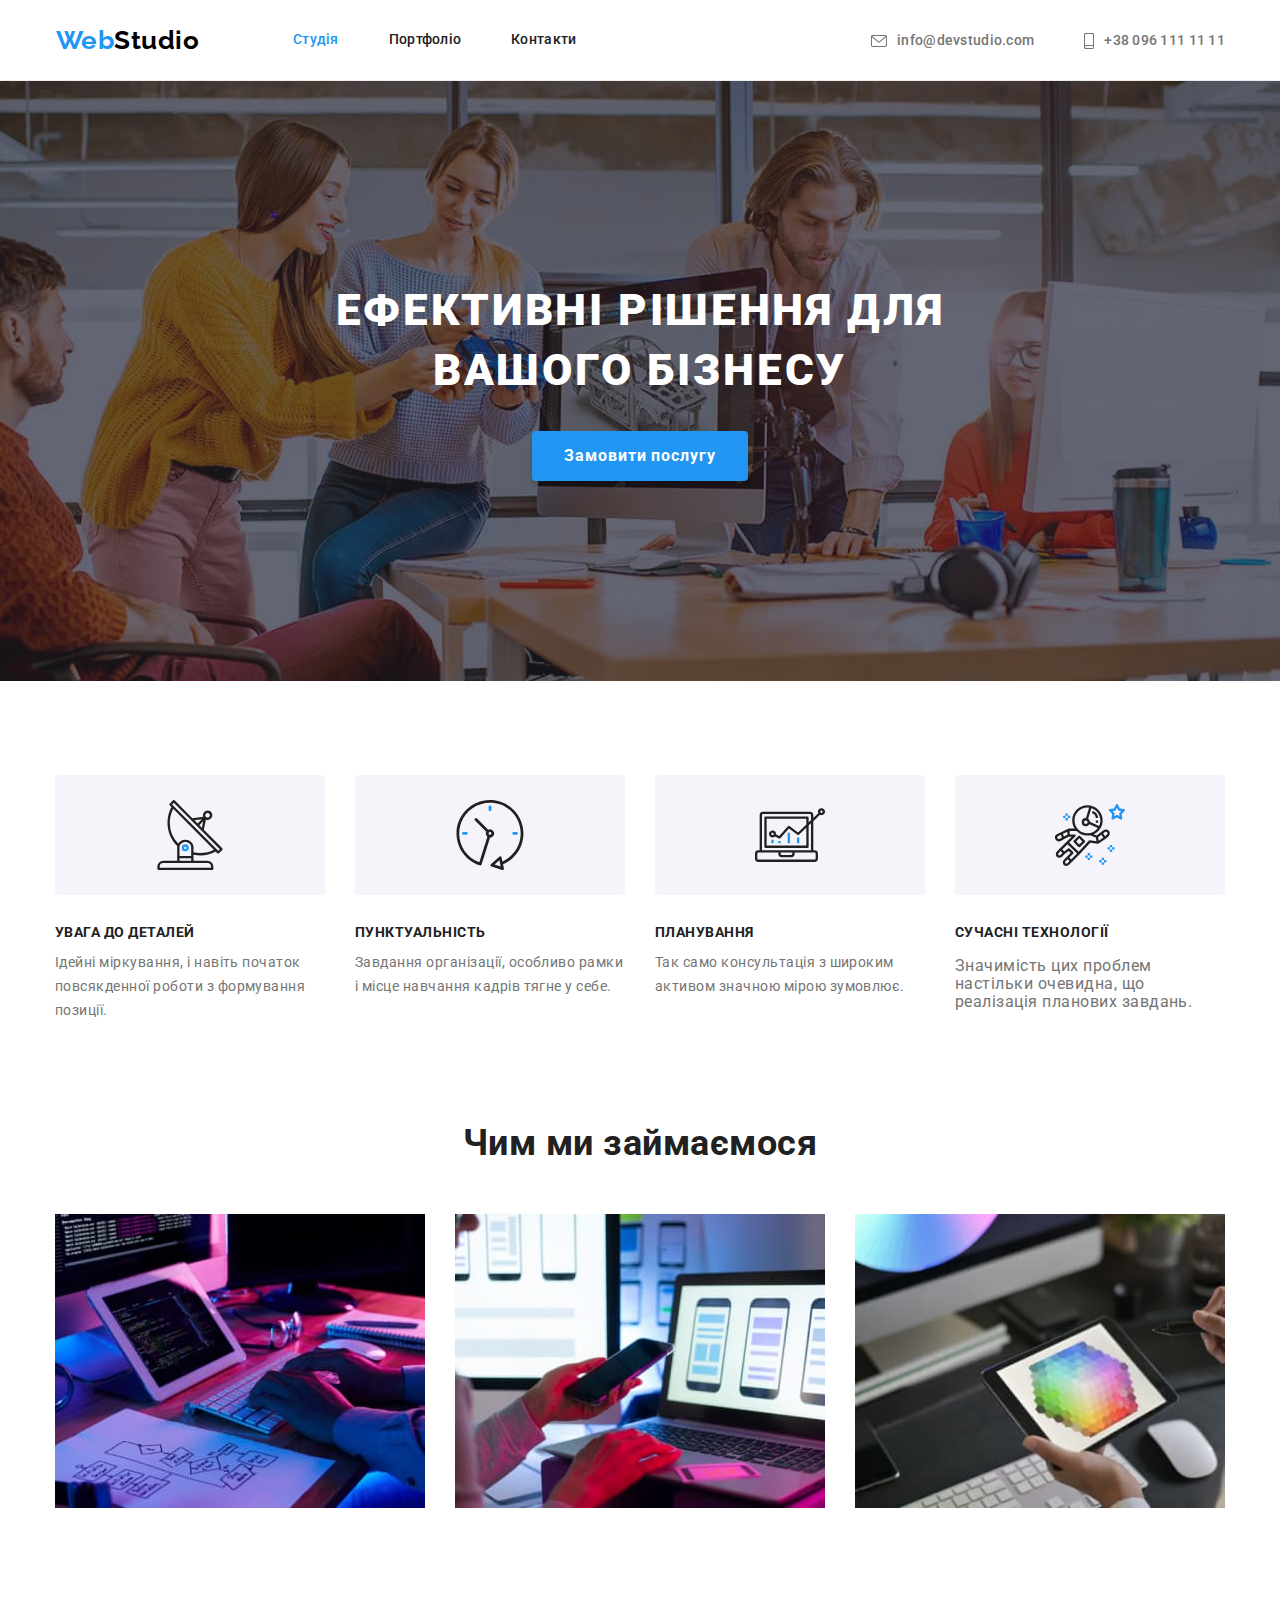
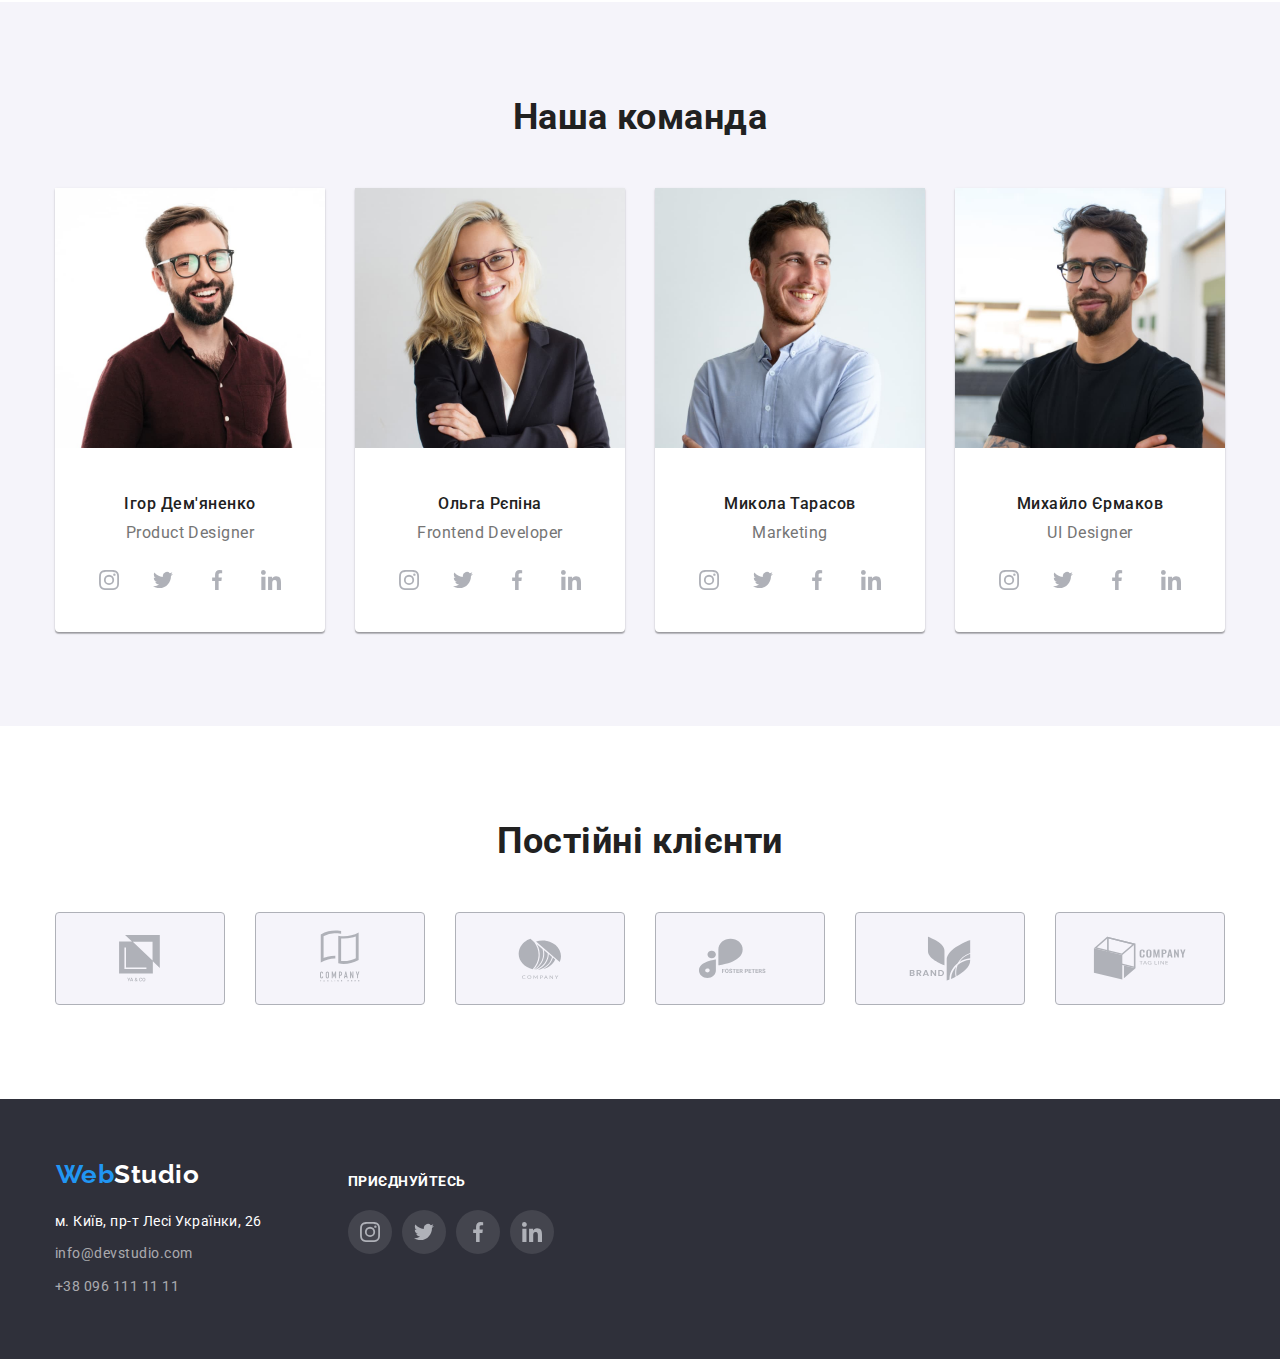
==== commit 6e1bb32d: "some renames" ====
--- a/index.html
+++ b/index.html
@@ -59,16 +59,15 @@
       </header>
       <main class="main-page">
         <!--Hero-->
-
-        <section class="section-hero overlay">
-          <div class="container hero">
-            <h1>
+        <section class="section-hero background-color--black section-hero--overlay">
+          <div class="container container-hero--padding">
+            <h1 class="section-hero__title">
               Ефективні рішення для <br />
               вашого бізнесу
             </h1>
-            <div class="main-btn">
-              <button type="button" class="btn-hero">Замовити послугу</button>
-            </div>
+              <button type="button" class="section-hero__btn btn btn-main" data-modal-open>
+                Замовити послугу
+              </button>
           </div>
         </section>
 
@@ -131,7 +130,7 @@
         <!--what we do-->
         <section class="section do">
           <div class="container">
-            <h2 class="section-title">Чим ми займаємося</h2>
+            <h2 class="section__title">Чим ми займаємося</h2>
 
             <ul class="do__list list">
               <li class="do__item">
@@ -164,7 +163,7 @@
         <!--our team-->
         <section class="section team">
           <div class="container">
-            <h2 class="section-title">Наша команда</h2>
+            <h2 class="section__title">Наша команда</h2>
             <ul class="team-list list">
               <li class="item">
                 <div class="card-team">
@@ -345,7 +344,7 @@
         <!--clients-->
         <section class="section clients">
           <div class="container">
-            <h2 class="section-title">Постійні клієнти</h2>
+            <h2 class="section__title">Постійні клієнти</h2>
             <ul class="clients-list list">
               <li class="clients__item">
                 <a href="" class="clients__link">
--- a/css/styles.css
+++ b/css/styles.css
@@ -65,6 +65,27 @@
   overflow: hidden;
 }
 
+/* buttons common */
+
+.btn {
+  cursor: pointer;
+  border-radius: 4px;
+  border: none;
+  font-family: inherit;
+}
+
+.btn-main {
+  display: inline-block;
+  background-color: var(--accent-color);
+  color: var(--primary-white-color);
+  font-weight: 700;
+  font-size: 16px;
+  line-height: 1.88;
+  letter-spacing: 0.06em;
+  
+  box-shadow: 0px 4px 4px rgba(0, 0, 0, 0.15);
+}
+
 /* header */
 
 .page-header {
@@ -77,14 +98,15 @@
   display: inline-flex;
   align-items: center;
   justify-content: center;
-  width: 145px;
+
+  min-width: 145px;
   padding: 0;
   margin: 0;
   color: var(--accent-color);
   font-family: Raleway, serif;
   font-weight: 700;
   font-size: 26px;
-  line-height: 1.2;
+  line-height: 1.19;
   border: none;
   text-decoration: none;
 }
@@ -94,7 +116,7 @@
   font-family: Raleway, serif;
   font-weight: 700;
   font-size: 26px;
-  line-height: 1.2;
+  line-height: 1.19;
 }
 
 .page-footer__logo__text {
@@ -188,7 +210,7 @@
   padding-bottom: 94px;
 }
 
-.section-title {
+.section__title {
   margin-top: 0;
   margin-bottom: 50px;
   color: var(--title-text-color);
@@ -198,20 +220,25 @@
   text-align: center;
 }
 
+.background-color--black {
+  background-color: var(--secondary-black-color);
+}
+
 /* Hero */
 
 .section-hero {
-  background-color: var(--secondary-black-color);
+  width: 100%;
   text-align: center;
 }
 
-.hero {
-  height: 600px;
-}
-
-.overlay {
-  width: 1600px;
-  height: 600px;
+.container-hero--padding {
+  padding-top: 200px;
+  padding-bottom: 200px;
+}
+
+.section-hero--overlay {
+  max-width: 1600px;
+  width: 100%;
   margin-left: auto;
   margin-right: auto;
   background-image: linear-gradient(
@@ -221,12 +248,11 @@
     ),
     url(../images/background-hero.jpg);
   background-repeat: no-repeat;
-  background-size: contain;
+  background-size: cover;
   background-position: center;
 }
 
-.section-hero h1 {
-  padding-top: 200px;
+.section-hero__title {
   margin-top: 0;
   margin-bottom: 30px;
   color: var(--primary-white-color);
@@ -240,75 +266,12 @@
   text-transform: uppercase;
 }
 
-/* buttons */
-
-.btn-list {
-  display: flex;
-  margin-top: 0px;
-  margin-bottom: 50px;
-  align-items: center;
-  justify-content: center;
-}
-
-.btn-list .item:not(:last-child) {
-  margin-right: 8px;
-}
-
-.btn {
-  cursor: pointer;
-  border-radius: 4px;
-  border: 0;
-  padding: 6px 22px;
-
-  background-color: var(--secondary-white-color);
-  color: var(--title-text-color);
-
-  font-family: inherit;
-  font-weight: 500;
-  font-size: 16px;
-  line-height: 1.62;
+.section-hero__btn {
+  padding: 10px 32px;
+
+  align-items: center;
   text-align: center;
-  letter-spacing: 0.03em;
-}
-
-.btn:hover,
-.btn:focus {
-  background-color: var(--accent-color);
-  color: var(--primary-white-color);
-
-  box-shadow: 0px 3px 1px rgba(0, 0, 0, 0.1), 0px 1px 2px rgba(0, 0, 0, 0.08),
-    0px 2px 2px rgba(0, 0, 0, 0.12);
-}
-
-.main-btn {
-  display: flex;
-  justify-content: center;
-}
-
-.btn-hero {
-  display: inline-flex;
-  cursor: pointer;
-  border-radius: 4px;
-  border: 0;
-  padding: 10px 32px;
-
-  background-color: var(--btn-hero-color);
-  color: var(--primary-white-color);
-
-  font-family: inherit;
-  font-weight: 700;
-  font-size: 16px;
-  line-height: 1.88;
-  letter-spacing: 0.06em;
-
-  align-items: center;
-  text-align: center;
-}
-
-.btn-hero:hover,
-.btn-hero:focus {
-  background-color: var(--btn-hero-color);
-  color: var(--primary-white-color);
+
 }
 
 /* features */
@@ -573,30 +536,59 @@
 
 /* portfolio */
 
+.portfolio-btn__list {
+  display: flex;
+  align-items: center;
+  justify-content: center;
+  margin-bottom: 50px;
+
+}
+
+.portfolio-btn__item:not(:last-child) {
+  margin-right: 8px;
+}
+
+.portfolio__btn {
+  padding: 6px 22px;
+
+  background-color: var(--secondary-white-color);
+  color: var(--title-text-color);
+
+  font-weight: 500;
+  font-size: 16px;
+  line-height: 1.62;
+  text-align: center;
+  letter-spacing: 0.03em;
+}
+
+.portfolio__btn:hover,
+.portfolio__btn:focus {
+  background-color: var(--accent-color);
+  color: var(--primary-white-color);
+
+  box-shadow: 0px 3px 1px rgba(0, 0, 0, 0.1), 0px 1px 2px rgba(0, 0, 0, 0.08),
+    0px 2px 2px rgba(0, 0, 0, 0.12);
+}
+
 .portfolio-list {
   display: flex;
   flex-wrap: wrap;
-}
-
-.portfolio-list .item {
+  gap: 30px 30px;
+}
+
+.portfolio-list__item {
   width: calc((100% - 30 * 2) / 3);
-  margin-right: 30px;
-  margin-bottom: 30px;
+}
+
+.portfolio-list__item img {
+  display: block;
 }
 
 .card-portfolio-text {
   box-sizing: content-box;
   border: 1px solid var(--card-border-color);
 
-  padding: 20px 24px;
-}
-
-.portfolio-list .item:nth-child(3n) {
-  margin-right: 0px;
-}
-
-.portfolio-list .item:nth-last-child(-n + 3) {
-  margin-bottom: 0px;
+  padding: 19px 23px;
 }
 
 .portfolio-link .portfolio-title {
@@ -628,3 +620,4 @@
 .portfolio-link {
   text-decoration: none;
 }
+
